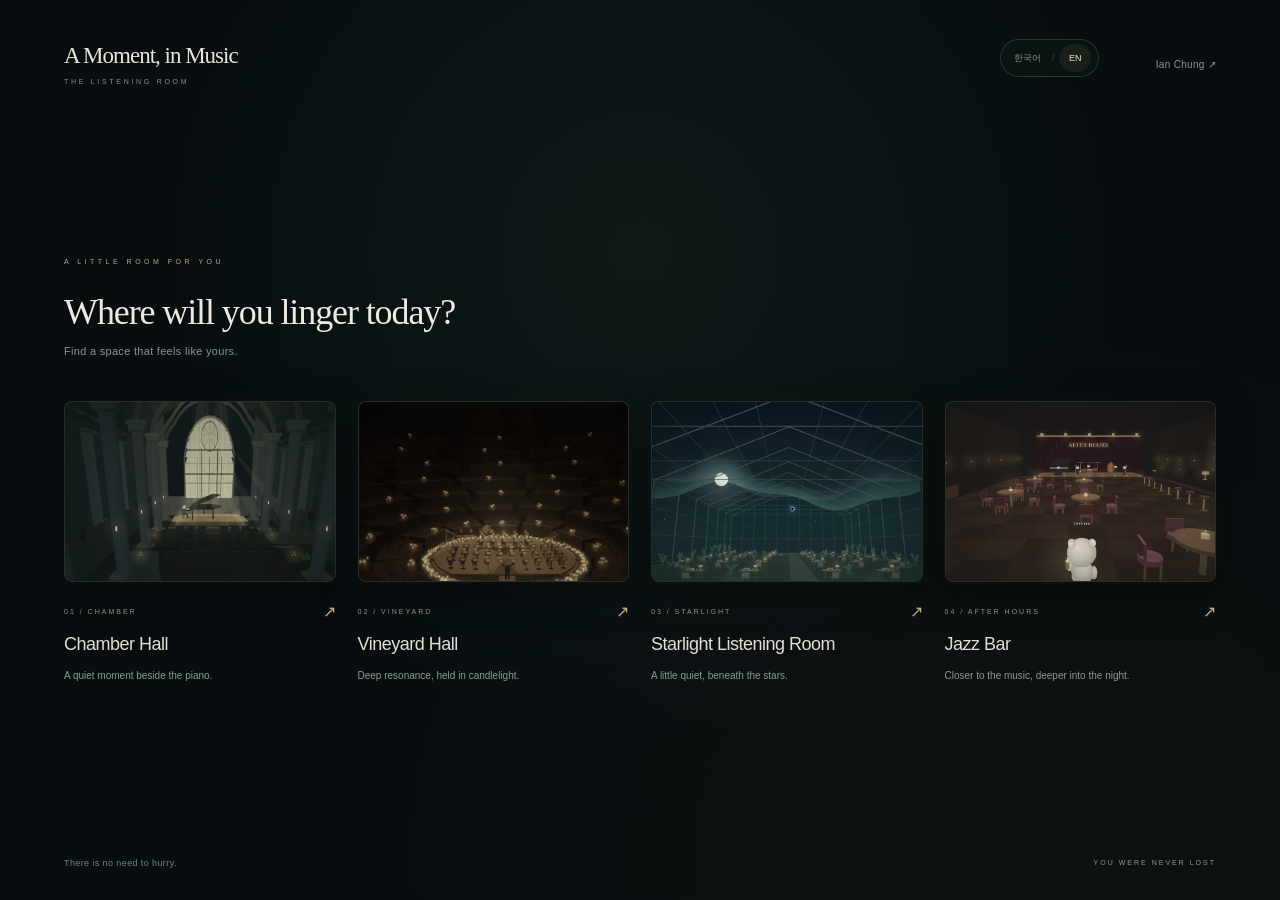
==== listening-room/index.html @ 79896488 "Add jazz bar, four recordings and tree seats" ====
<!doctype html><html lang="ko"><meta charset="utf-8"><meta name="viewport" content="width=device-width,initial-scale=1,viewport-fit=cover"><meta name="theme-color" content="#19251f"><title>잠시, 음악 — Listening Room · Ian Chung</title><meta name="description" content="체임버홀, 촛불이 빛나는 빈야드홀, 별과 오로라 아래의 별빛 청음실, 작은 퀸텟과 함께하는 재즈바. 오늘 마음이 향하는 음악 공간을 골라보세요."><link rel="canonical" href="https://ianchungmusic.com/listening-room/"><script>if(!['chamber','vineyard','greenhouse','jazzbar'].includes(new URLSearchParams(location.search).get('hall')))document.documentElement.classList.add('choosingHall');</script><link rel="stylesheet" href="style.css?v=20261105-22"><script src="i18n.js?v=20261105-22"></script><body><canvas id="hall" aria-label="내 캐릭터와 함께하는 체임버 홀. 드래그로 시선을 돌리고 방향키로 이동하세요."></canvas><div class="vignette"></div><header><a class="brand" href="/" aria-label="Ian Chung 홈으로">잠시, 음악<small>THE LISTENING ROOM</small></a><div class="topright"><a class="halllink" href="?hall=chamber">체임버홀</a><a class="halllink" href="?hall=vineyard">빈야드홀</a><a class="halllink" href="?hall=greenhouse">별빛 청음실</a><a class="halllink" href="?hall=jazzbar">재즈바</a><span>PRIVATE RECITAL</span><button id="fullscreen" aria-label="전체 화면">⛶</button><button id="help" aria-label="이용 안내">?</button></div></header><div id="toast" role="status"></div><div class="place"><span>THE EVENING HALL</span><small id="seatlabel">빈 의자를 누르면 그 자리에 앉아요</small></div><nav class="walk" aria-label="공간 이동"><button id="forward" aria-label="앞으로 걷기">↑</button><div><button id="left" aria-label="왼쪽 걷기">←</button><button id="back" aria-label="뒤로 걷기">↓</button><button id="right" aria-label="오른쪽 걷기">→</button></div></nav><nav id="ritualDock" aria-label="마음 쉬어가기"><button id="candleButton">♧ 내 촛불 놓기</button><button id="restButton">⌑ 쉬는 자리</button><button id="breatheButton">◌ 숨 고르기</button><button id="curtainButton">↗ 감상 마치기</button></nav><button id="reset" class="reset">입구로 돌아가기</button><footer><div class="playing"><small id="playstate">A MOMENT OF STILLNESS</small><strong id="title">비가 머무는 저녁</strong></div><div class="transport"><button id="prev" aria-label="이전 곡">‹</button><button id="play" aria-label="음악 재생">▶</button><button id="next" aria-label="다음 곡">›</button></div><div class="ambient"><button id="rain" aria-pressed="false" title="빗소리">☂</button><button id="programtoggle" aria-expanded="false" title="연주 목록">☷</button><label><span>음량</span><input id="volume" aria-label="음량" type="range" min="0" max="100" value="65"></label><button id="hideui" title="음악에 집중하기">◌</button></div><div class="timeline"><span id="elapsed">0:00</span><input id="seek" aria-label="재생 위치" type="range" min="0" max="144" value="0"><span id="duration">2:24</span></div></footer><aside id="program" hidden><small>TONIGHT’S PROGRAM</small><button id="closeprogram" aria-label="연주 목록 닫기">×</button><h2>고요 속의 세 풍경</h2><div id="tracks"></div><section class="source"><label for="musicurl">내 음악으로 듣기</label><form id="musicform"><input id="musicurl" type="url" placeholder="YouTube 또는 음원 링크" autocomplete="off"><button type="submit">연결</button></form><label class="filepick" for="musicfile">＋ MP3 · WAV 파일 선택<input id="musicfile" type="file" accept="audio/*,.mp3,.wav,.m4a,.ogg,.flac"></label><p id="sourcestatus" role="status">음원 파일은 영상 없이 재생돼요. 선택한 파일은 이 기기에서만 사용됩니다.</p><p>YouTube는 작은 영상 플레이어가 함께 표시됩니다.</p></section><p>오리지널 합성 피아노 스케치 · 혼자 감상하는 공간</p></aside><section id="youtubePanel" hidden aria-label="YouTube 음악 플레이어"><div class="ytheader"><span>YouTube</span><button id="stopyoutube" aria-label="YouTube 재생 종료">×</button></div><div id="youtubeMount"></div><p id="youtubeStatus" role="status">플레이어에서 재생 버튼을 눌러주세요.</p><a id="youtubeOpen" target="_blank" rel="noopener">YouTube에서 열기 ↗</a></section><div class="welcome" id="welcome"><div><small>YOU WERE NEVER LOST</small><h1>빛과 음악 사이,<br>당신의 자리.</h1><p>잠시 머물러도 괜찮아요.</p><button id="enter" disabled>홀 안으로 들어가기 <span>→</span></button><small class="guide">드래그로 둘러보기 · 의자를 눌러 앉기<br>이어폰으로 들으면 더 좋아요</small></div></div><section id="arrival" hidden aria-label="어두운 입장 복도"><canvas id="arrivalCanvas" aria-label="문 너머의 음악을 따라 천천히 걷는 복도"></canvas><div class="arrivalCaption"><small>BETWEEN THE EVERYDAY AND THE MUSIC</small><p>문 너머에서, 음악이 들려요.</p><button id="skipArrival">바로 들어가기 →</button></div></section><section id="candlePanel" hidden aria-label="내 촛불 놓기"><button id="closeCandle" aria-label="촛불 놓기 닫기">×</button><small>A LITTLE LIGHT, FROM YOU</small><h2>어디에 빛을 놓을까요?</h2><p>홀의 바닥을 눌러 놓거나, 아래에서 골라주세요.</p><div><button data-candle="near">내 자리 옆</button><button data-candle="stage">무대 앞</button><button data-candle="entrance">입구 선반</button></div><small class="localnote">이 기기에서 20분간 남아 있어요.</small></section><section id="restPanel" hidden aria-label="쉬는 자리"><button id="closeRest" aria-label="쉬는 자리 닫기">×</button><small>FIND YOUR OWN DISTANCE</small><h2>오늘은, 어떻게 쉴까요?</h2><button data-rest="balcony">혼자 듣는 발코니 <span>음악과 조금 떨어져</span></button><button data-rest="lean">벽에 기대기 <span>몸을 편안히</span></button><button data-rest="blanket">담요 덮고 앉기 <span>따뜻하고 가까이</span></button></section><dialog id="exitChoice"><button id="closeExit" aria-label="감상 계속하기">×</button><small>A QUIET GOODNIGHT</small><h2>어떻게 인사할까요?</h2><button id="quietExit">이 자리에서 조용히 <span>작은 인사와 마지막 한 음</span></button><button id="stageExit">무대에서 커튼콜 <span>오케스트라와 마주하며</span></button></dialog><section id="breathOverlay" hidden aria-label="지휘자와 함께하는 쉼표"><small>A REST, TOGETHER</small><div class="breathHalo"><div id="breathOrb"></div><span id="breathCue">편안히 준비해요</span></div><p id="breathCount" role="status">지휘자의 손과 함께 · 30초</p><p class="gentle">리듬을 따르지 않고, 내 호흡대로 쉬어도 괜찮아요.</p><button id="endBreath">내 호흡으로 돌아가기</button></section><section id="farewell" hidden aria-label="오늘의 커튼콜"><small>THE LAST NOTE IS FOR YOU</small><h2 id="farewellTitle">오늘을 지나온 당신에게,<br>이 마지막 한 음을.</h2><p id="farewellMood"></p><div class="farewellObject" id="farewellObject"></div><p id="farewellNote" role="status">당신이 무대에 오르는 동안, 잠시 음악이 잦아들어요.</p><div id="farewellActions" hidden><button id="stayHere">조금 더 머물기</button><button id="leaveHall">마음에 담고 나가기</button></div><button id="cancelCurtain">지금 자리로 돌아가기</button></section><section id="goodbye" hidden><small>YOU WERE NEVER LOST</small><h2>당신의 자리는<br>여기에 남아 있어요.</h2><p>오늘의 마음을 잠시 쉬게 해주어서 고마워요.</p><button id="returnHall">다시 음악실로</button></section><dialog id="instructions"><button id="closehelp">×</button><small>MAKE YOURSELF AT HOME</small><h2>이곳에서, 천천히.</h2><p>화면을 드래그해 내 캐릭터 주변을 둘러보세요.<br>방향키 또는 WASD, 왼쪽 아래 화살표로 걸을 수 있어요.<br>의자를 누르면 내 캐릭터가 그 자리로 이동해 앉습니다.<br>카메라는 높은 곳에서 따라가 무대를 보여줍니다.</p><p>촛불 버튼을 누르고 홀의 바닥을 선택하면 내 빛을 놓을 수 있어요.<br>쉬는 자리에서 발코니·기대기·담요를 선택할 수 있습니다.<br>아래 ☷ 버튼에서 곡을 고를 수 있어요.<br>◌ 버튼으로 조작 화면을 숨길 수 있습니다.<br>빈 화면을 한 번 누르면 다시 나타납니다.</p><p>☷ 연주 목록에서 YouTube·음원 링크를 연결하거나<br>내 기기의 MP3·WAV 파일을 선택할 수 있어요.<br>YouTube 재생에는 작은 영상 플레이어가 표시됩니다.<br>함께 숨 고르기로 지휘자와 30초의 쉼표를 만들고,<br>나를 위한 커튼콜로 오늘의 감상을 마칠 수 있어요.<br>현재는 혼자 감상하는 공간입니다.</p></dialog><script src="audio.js?v=20261105-22"></script><script src="room-soundscapes.js?v=20261105-22"></script><script src="media.js?v=20261105-22"></script><script src="chamber-music.js?v=20261105-22"></script><script src="jazz-audio.js?v=20261105-22"></script><script src="rituals.js?v=20261105-22"></script><script src="stillness.js?v=20261105-22"></script><script src="greenhouse-audio.js?v=20261105-22"></script><script src="presence.js?v=20261105-22"></script><script src="recommendations.js?v=20261105-22"></script><script src="comfort.js?v=20261105-22"></script><script src="scene-engine.js?v=20261105-22"></script><script src="seat-walk.js?v=20261105-22"></script><script src="venue.js?v=20261105-22"></script></body></html>
---- listening-room/style.css ----
*{box-sizing:border-box}html,body{width:100%;height:100%;overflow:hidden;margin:0;background:#18251f;color:#f0e7ce;font:12px -apple-system,BlinkMacSystemFont,'Segoe UI',sans-serif}button,input{font:inherit;cursor:pointer;-webkit-tap-highlight-color:transparent}button{color:inherit;border:0;background:none}button:focus-visible,input:focus-visible{outline:1px solid #e5d3a1;outline-offset:5px}#hall{position:fixed;inset:0;width:100%;height:100%;display:block;touch-action:none;cursor:grab}.vignette{position:fixed;inset:0;pointer-events:none;background:radial-gradient(ellipse at 50% 40%,transparent 35%,#07120d60 100%)}header{position:fixed;left:4%;right:4%;top:34px;display:flex;justify-content:space-between;align-items:center;transition:opacity .7s;pointer-events:none}.brand{font:21px Georgia,'Times New Roman',serif;letter-spacing:-1px;text-shadow:0 2px 10px #10261c}.brand small{display:block;font:6px sans-serif;letter-spacing:3px;opacity:.6;margin-top:9px}.topright{display:flex;align-items:center;gap:22px;pointer-events:auto}.topright span{font-size:7px;letter-spacing:3px;opacity:.6}.topright button{width:27px;height:27px;opacity:.7;font-size:17px}#help{border:1px solid #ddd4b944;border-radius:50%;font:12px Georgia}.place{position:fixed;bottom:128px;left:50%;transform:translateX(-50%);text-align:center;pointer-events:none;transition:opacity .7s;text-shadow:0 2px 10px #17271a}.place span{display:block;font-size:7px;letter-spacing:4px;opacity:.6}.place small{display:block;margin-top:12px;font-size:9px;font-weight:300;color:#e1d9c4aa;white-space:nowrap}.walk{position:fixed;bottom:38px;left:4%;text-align:center;transition:opacity .7s}.walk button{width:32px;height:32px;margin:2px;border:1px solid #e1d8b922;border-radius:50%;background:#101d1922;backdrop-filter:blur(8px);color:#e4dec088;font-size:16px;touch-action:none}.walk button:active{background:#e2d9bc33}.reset{position:fixed;bottom:28px;right:4%;font-size:8px;letter-spacing:1px;opacity:.55;transition:opacity .7s}footer{position:fixed;bottom:25px;left:50%;transform:translateX(-50%);width:560px;max-width:64vw;background:linear-gradient(120deg,#15251ecc,#1d2d24aa);border:1px solid #dfd4ae24;backdrop-filter:blur(20px);padding:18px 22px 14px;display:flex;align-items:center;gap:22px;border-radius:5px;box-shadow:0 5px 30px #09180d25;transition:opacity .7s}.playing{flex:1;min-width:0}.playing small{font-size:6px;letter-spacing:1.6px;color:#d8c99788}.playing strong{display:block;font:13px Georgia,serif;font-weight:400;margin-top:7px;color:#e2d9bf}.transport{display:flex;align-items:center;gap:10px}.transport button{font-size:20px;opacity:.7}.transport #play{width:31px;height:31px;border:1px solid #e5d9af66;border-radius:50%;font-size:10px;opacity:1}.ambient{display:flex;align-items:center;gap:9px}.ambient button{font-size:19px;opacity:.6;padding:4px}.ambient button[aria-pressed=true]{color:#ffe3a2;opacity:1}.ambient label span{display:none}.ambient input{width:45px;height:2px;accent-color:#cbb780}.timeline{position:absolute;left:22px;right:22px;bottom:7px;display:flex;gap:8px;align-items:center;font-size:6px;color:#c6c7b366}.timeline input{width:100%;height:1px;accent-color:#bfb48c}.timeline span{display:none}#program{position:fixed;bottom:119px;right:calc(50% - 280px);width:286px;padding:26px;background:#192b22ee;border:1px solid #dfd4ae33;backdrop-filter:blur(20px);border-radius:4px;z-index:3}#program>small{font-size:7px;letter-spacing:2px;color:#c2b590}#program h2{font:20px Georgia,serif;margin:25px 0}#closeprogram{float:right;font-size:22px;opacity:.5}#program p{font-size:8px;line-height:2;color:#b1b8a5;letter-spacing:-.2px;margin-bottom:0}.track{border-top:1px solid #e5dab51c;padding:17px 0;display:flex;align-items:center;gap:15px;text-align:left;width:100%;color:#afb6a2}.track i{font:italic 16px Georgia;color:#958e72}.track strong{display:block;font-size:11px;font-weight:400}.track small{display:block;font-size:7px;letter-spacing:.5px;margin-top:6px;opacity:.6}.track>span{margin-left:auto;font-size:9px;opacity:.6}.track.active{color:#e9d4a1}.track.active i{color:#e9d4a1}#toast{position:fixed;left:50%;top:100px;transform:translateX(-50%);padding:12px 20px;border-radius:20px;font-size:10px;background:#14291ed9;color:#e5d6b3;opacity:0;pointer-events:none;transition:opacity .5s;white-space:nowrap}.welcome{position:fixed;inset:0;background:linear-gradient(90deg,#0d211dc9,#10211a33);display:flex;align-items:center;padding:0 12%;z-index:10;transition:opacity 1.4s}.welcome.hidden{opacity:0;pointer-events:none}.welcome>div{margin-top:-30px}.welcome small{font-size:7px;letter-spacing:4px;color:#e7d5a38c}.welcome h1{font:400 43px/1.65 Georgia,'Times New Roman',serif;letter-spacing:-2px;margin:28px 0 15px;color:#f0e7d0}.welcome p{font-size:11px;font-weight:300;color:#d1cfb4aa;letter-spacing:1px}.welcome button{display:flex;justify-content:space-between;align-items:center;border-bottom:1px solid #f0ddb268;padding:18px 0;margin:35px 0 20px;width:240px;color:#f0ddb2;font-size:12px}.welcome button span{font-size:22px}.welcome .guide{letter-spacing:.7px;font-size:8px;line-height:2.3;color:#d1cfb477}dialog{background:#1d3025;color:#dfd9c2;border:1px solid #b9b28a66;padding:35px;max-width:440px}dialog::backdrop{background:#07190cc0;backdrop-filter:blur(7px)}dialog>small{font-size:7px;letter-spacing:2px;color:#b3ab89}dialog h2{font:24px Georgia,serif}dialog p{font-size:11px;line-height:2.2;color:#c6c9b5}#closehelp{float:right;font-size:23px}.quiet header,.quiet footer,.quiet .walk,.quiet .place,.quiet .reset{opacity:0;pointer-events:none}@media(max-width:680px){header{top:25px;left:6%;right:6%}.brand{font-size:19px}.topright{gap:15px}.topright span{display:none}.welcome{padding:0 10%}.welcome h1{font-size:35px}.welcome button{width:220px}footer{bottom:24px;max-width:90vw;width:360px;padding:16px 16px 17px;gap:13px}.playing strong{font-size:11px}.playing small{font-size:5px;letter-spacing:1px}.transport{gap:6px}.ambient{gap:3px}.ambient label{display:none}.ambient button{font-size:18px}.walk{bottom:125px;left:6%}.walk button{width:27px;height:27px;font-size:13px}.reset{bottom:129px;right:6%;font-size:7px}.place{bottom:215px}.place small{font-size:8px}.place span{font-size:6px;letter-spacing:3px}#program{right:5%;bottom:110px;width:275px}#toast{top:90px;font-size:9px}.timeline{left:16px;right:16px}}

#program{max-height:calc(100dvh - 145px);overflow:auto}.source{border-top:1px solid #e5dab52b;margin-top:15px;padding-top:18px}.source>label{font-size:11px;color:#e4d8b6}.source form{display:flex;gap:7px;margin:12px 0}.source input[type=url]{min-width:0;width:100%;background:#11231988;border:1px solid #b7b49944;color:#e9e2cc;border-radius:3px;padding:10px;font-size:10px}.source form button{background:#bcb08a;color:#1c2d20;border-radius:3px;padding:8px 12px;white-space:nowrap;font-size:10px}.source .filepick{display:block;border:1px solid #d3ca9e44;border-radius:3px;padding:10px;text-align:center;cursor:pointer;font-size:10px}.filepick input{position:absolute;width:1px;height:1px;opacity:0}.source p{line-height:1.8!important;font-size:9px!important}.source p.error{color:#f0ba9a!important}#youtubePanel{position:fixed;right:24px;top:100px;width:264px;padding:10px 12px 12px;background:#14291ff5;border:1px solid #d3ca9e44;z-index:6;border-radius:4px;color:#dfd9c2}.ytheader{display:flex;justify-content:space-between;align-items:center;font-size:10px;margin:0 0 8px}.ytheader button{font-size:20px}#youtubeMount,#youtubeMount iframe{width:240px;height:200px;border:0;display:block}#youtubePanel p{font-size:9px;line-height:1.7;margin:10px 0 7px;color:#bec5ac}#youtubePanel a{font-size:9px;color:#dec99a;text-decoration:none}@media(max-width:680px){#youtubePanel{right:12px;top:85px}#program{max-height:calc(100dvh - 135px)}}
.halllink{font-size:10px;letter-spacing:.4px;color:#d9d0b1aa;text-decoration:none;padding:7px 10px;border:1px solid #d6c89e25;border-radius:20px;pointer-events:auto}.halllink[aria-current=page]{color:#f2dca9;border-color:#d6c89e88;background:#d6c89e12}@media(max-width:680px){.topright{gap:6px}.halllink{font-size:8px;padding:7px 8px}.topright button{width:22px}.brand small{letter-spacing:1.6px;font-size:5px}}
[hidden]{display:none!important}button:disabled{opacity:.35;cursor:default}.welcome{overflow:auto;padding-top:35px;padding-bottom:35px}.welcome>div{max-width:420px;margin-top:0}.welcome h1{margin:18px 0 12px;font-size:36px}.tuningtitle{font-size:12px!important;letter-spacing:0!important;margin:25px 0 12px!important}.moodchoices{display:grid;grid-template-columns:1fr 1fr;gap:8px;max-width:320px}.welcome .moodchoices button{display:flex;align-items:center;justify-content:flex-start;gap:9px;border:1px solid #d2b48344;padding:12px;margin:0;width:auto;border-radius:5px;background:#170f0a66;font-size:11px;min-height:44px}.welcome .moodchoices button span{font:23px Georgia;color:#d1b780}.welcome .moodchoices button[aria-pressed=true]{border-color:#f0cb8c;background:#c6a46b23}.welcome #moodnote{font-size:10px;line-height:1.8;letter-spacing:0;max-width:325px;min-height:34px;color:#e0cda1aa;margin:12px 0 0}.welcome #enter{margin:12px 0 7px;max-width:320px;width:100%}.welcome #skiptuning{display:block;width:auto;padding:6px 0;margin:4px 0 14px;font-size:9px;color:#c6bda799;border:0}.welcome .guide{font-size:7px}#ritualDock{position:fixed;right:4%;bottom:130px;display:none;flex-direction:column;gap:8px;z-index:2}.hasEntered #ritualDock{display:flex}#ritualDock button{font-size:10px;padding:11px 15px;border:1px solid #dbbb7d44;border-radius:24px;background:#17130dcc;backdrop-filter:blur(10px);color:#e3cc9e}.quiet #ritualDock{opacity:0;pointer-events:none}.ritualActive header,.ritualActive footer,.ritualActive .walk,.ritualActive .place,.ritualActive .reset,.ritualActive #ritualDock{opacity:0;pointer-events:none}.ritualActive #hall{pointer-events:none}#breathOverlay{position:fixed;left:50%;top:13%;transform:translateX(-50%);text-align:center;width:340px;max-width:90vw;pointer-events:none;color:#f3dcb2;z-index:4}#breathOverlay small{font-size:8px;letter-spacing:4px;color:#d6b27a99}.breathHalo{width:190px;height:190px;margin:25px auto 17px;position:relative;display:grid;place-items:center}#breathOrb{position:absolute;inset:0;border-radius:50%;border:1px solid #e4be7788;background:radial-gradient(circle,#e5ba6128,transparent 70%);box-shadow:0 0 65px #d5a75d25;will-change:transform}#breathCue{position:relative;font:16px Georgia,serif;text-shadow:0 2px 15px #1d130b}#breathCount{font-size:10px;letter-spacing:1px}#breathOverlay .gentle{font-size:9px;color:#d6c6a5aa;line-height:1.9}#breathOverlay button{pointer-events:auto;margin-top:14px;font-size:10px;border-bottom:1px solid #c6ad7b66;padding:8px 0;color:#d9bd8d}#farewell{position:fixed;inset:0;text-align:center;background:linear-gradient(#100c0788,transparent 43%,#0f0b05aa);pointer-events:none;z-index:4;padding:60px 20px 20px;color:#f1d5a8}#farewell>small{font-size:8px;letter-spacing:4px;color:#ceab72}#farewell h2{font:26px/1.6 Georgia,serif;letter-spacing:-1px;margin:17px 0 12px}#farewellMood{font-size:11px;line-height:1.8;color:#cfbe9e}#farewellNote{position:absolute;bottom:130px;left:10%;right:10%;font-size:12px;line-height:1.8;text-shadow:0 2px 10px black}.farewellObject{font:38px Georgia;color:#e2ce9a;text-shadow:0 0 25px #e0bf7377}.farewellObject[data-mood=stone]{color:#91a879}.farewellObject[data-mood=leaf]{color:#aec58b}#farewellActions{position:absolute;bottom:50px;left:10%;right:10%;display:flex;gap:16px;justify-content:center}#farewellActions button,#cancelCurtain{pointer-events:auto;padding:13px 20px;border:1px solid #bca16c77;border-radius:24px;background:#1c160b99;color:#e6cfa5;font-size:11px}#cancelCurtain{position:absolute;bottom:55px;left:50%;transform:translateX(-50%)}#goodbye{position:fixed;inset:0;z-index:9;display:grid;align-content:center;justify-items:center;text-align:center;background:#090b08f2;color:#e7d4ae;padding:30px}#goodbye small{font-size:8px;letter-spacing:4px;color:#b9a17a}#goodbye h2{font:32px/1.7 Georgia,serif}#goodbye p{font-size:11px;line-height:2;color:#bcb397}#goodbye button{margin-top:25px;padding:13px 24px;border-bottom:1px solid #c1a775;font-size:12px}body.vineyard{background:#080706}body.vineyard .vignette{background:radial-gradient(ellipse at 50% 50%,transparent 30%,#020306aa 100%)}body.vineyard footer{background:linear-gradient(120deg,#16100be8,#1d160ecc);border-color:#b68b5133}body.vineyard .welcome{background:linear-gradient(90deg,#0b0906e8,#09070633)}@media(max-width:680px){.welcome{padding:85px 8% 25px;align-items:flex-start}.welcome h1{font-size:29px;line-height:1.5}.welcome>div{width:100%}.welcome>div>p{font-size:10px}.tuningtitle{margin-top:18px!important}.welcome .moodchoices button{padding:9px;font-size:10px}.welcome .guide{line-height:1.8}#ritualDock{bottom:184px;right:5%;gap:6px}#ritualDock button{font-size:8px;padding:9px 11px}#breathOverlay{top:17%}#farewell{padding-top:70px}#farewell h2{font-size:23px}#farewellMood{font-size:10px;max-width:300px;margin:0 auto}#farewellNote{bottom:155px;font-size:11px}#farewellActions{bottom:65px;gap:10px}#farewellActions button{font-size:10px;padding:12px 15px}}
@media(prefers-reduced-motion:reduce){.welcome{transition:none}#breathOrb{will-change:auto}}
#ritualDock{gap:7px}#ritualDock button{font-size:9px;padding:10px 14px}.welcome #moodnote{min-height:24px}.arrivalActive header,.arrivalActive footer,.arrivalActive .walk,.arrivalActive .place,.arrivalActive #ritualDock,.arrivalActive .reset{opacity:0;pointer-events:none}#arrival{position:fixed;inset:0;z-index:8;background:#060706;transition:opacity 1.2s}#arrivalCanvas{width:100%;height:100%;display:block}.arrivalCaption{position:absolute;bottom:9%;left:0;right:0;text-align:center;color:#d7c5a2}.arrivalCaption small{font-size:6px;letter-spacing:3px;opacity:.45}.arrivalCaption p{font:15px Georgia,serif;letter-spacing:1px;margin:17px 0}.arrivalCaption button{font-size:9px;opacity:.55;border-bottom:1px solid #b79e6a66;padding:9px 0}#candlePanel,#restPanel{position:fixed;bottom:130px;right:calc(4% + 145px);width:270px;background:#16120def;border:1px solid #bc9b653d;backdrop-filter:blur(16px);padding:24px;z-index:5;border-radius:6px;color:#ddceaf}#candlePanel>small,#restPanel>small,#exitChoice>small{font-size:6px;letter-spacing:2px;color:#b69c73}#candlePanel h2,#restPanel h2,#exitChoice h2{font:18px Georgia,serif;letter-spacing:-.5px;margin:22px 0 15px}#candlePanel p{font-size:10px;line-height:1.8;color:#b6ab92}#candlePanel>div{display:flex;gap:6px;flex-wrap:wrap;margin:18px 0}#candlePanel>div button{padding:8px 10px;border:1px solid #bda47255;border-radius:15px;font-size:9px;color:#d6c195}#candlePanel .localnote{font-size:7px;letter-spacing:0;color:#9d947f}#closeCandle,#closeRest,#closeExit{float:right;font-size:20px;color:#b5a78d}#restPanel>button[data-rest],#exitChoice>button:not(#closeExit){display:block;width:100%;text-align:left;padding:15px 0;border-top:1px solid #bda47233;font-size:11px;color:#e0ccaa}#restPanel button span,#exitChoice button span{display:block;font-size:8px;color:#a4987e;margin-top:7px}#exitChoice{background:#15130ef5;min-width:285px;max-width:90vw;padding:28px;border-radius:5px}#exitChoice::backdrop{background:#05070599;backdrop-filter:blur(6px)}.quiet #candlePanel,.quiet #restPanel{display:none}.placingCandle #hall{cursor:crosshair}#farewell.quietFarewell{background:linear-gradient(transparent 45%,#0d0904cc);padding:0}#farewell.quietFarewell>small,#farewell.quietFarewell #farewellMood,#farewell.quietFarewell .farewellObject{display:none}#farewell.quietFarewell h2{position:absolute;bottom:200px;left:10%;right:10%;font-size:20px;font-weight:400}#farewell.quietFarewell #farewellNote{display:none}#farewell.quietFarewell #farewellActions{bottom:115px}#farewell.quietFarewell #cancelCurtain{bottom:120px}#farewell.quietFarewell #farewellActions button{background:#1b140ab0;font-size:10px}.arrivalActive #hall{pointer-events:none}.ritualActive #candlePanel,.ritualActive #restPanel{display:none}@media(max-width:680px){#ritualDock{bottom:150px;gap:5px}#ritualDock button{font-size:8px;padding:8px 10px}#candlePanel,#restPanel{right:5%;bottom:310px;width:270px;max-width:90vw;padding:20px}.arrivalCaption{bottom:12%}.arrivalCaption p{font-size:13px}.arrivalCaption small{font-size:5px;letter-spacing:1.8px}#farewell.quietFarewell h2{font-size:18px;bottom:225px}#farewell.quietFarewell #farewellActions{bottom:130px}}

.brand{color:inherit;text-decoration:none}
.brand:focus-visible{outline:1px solid currentColor;outline-offset:6px}

/* A quiet, personal listening desk under the glass roof. */
.greenhouse header .topright>span{font-size:7px;letter-spacing:1.3px}
#listeningDesk{position:fixed;left:28px;bottom:145px;z-index:15;width:260px;color:#d6ddc6;font-size:11px}
#deskOpen{padding:12px 18px;border:1px solid #b4c5a842;border-radius:24px;background:#0b1c1be6;color:#d6ddc6;font:inherit;letter-spacing:.05em}
#deskControls{padding:22px;margin-top:9px;border:1px solid #b7c2a530;background:#0c1e1dee;backdrop-filter:blur(16px);border-radius:16px;box-shadow:0 16px 60px #0005}
#deskControls small{font-size:7px;letter-spacing:1.8px;color:#92a993}
#deskControls h2{font:17px Georgia,serif;margin:12px 0 18px;color:#e4e6cf}
#deskControls button:not(#deskOpen){font:10px sans-serif;color:#cbd5be;border:1px solid #a8ba9e33;border-radius:8px;padding:10px;background:#809b7a09}
#deskControls>button{width:100%;margin:4px 0}
#deskControls button[aria-pressed=true]{border-color:#c6d5af88;color:#edf0d5;background:#94ae7d22}
#deskControls button:disabled{opacity:.4;cursor:default}
.deskSounds{display:grid;grid-template-columns:1fr 1fr;gap:6px;margin:13px 0}
.deskSounds button:first-child{grid-column:1/-1}
#deskStatus{font-size:9px;line-height:1.8;color:#94aa97;margin:12px 0 0}
.tapeWindow{display:flex;align-items:center;justify-content:space-around;padding:10px 0;border:1px solid #9fb79926;background:#192c25;border-radius:6px;margin:9px 0}
.tapeWindow span{font-size:6px;letter-spacing:1px;opacity:.65}
.tapeWindow i{height:18px;width:18px;border:3px dotted #b4c29a88;border-radius:50%}
.tapeRunning .tapeWindow i{animation:reelTurn 8s linear infinite}
@keyframes reelTurn{to{transform:rotate(360deg)}}
.ritualActive #listeningDesk,.arrivalActive #listeningDesk,body:not(.hasEntered) #listeningDesk,.quiet #listeningDesk{opacity:0;pointer-events:none}
@media(prefers-reduced-motion:reduce){.tapeRunning .tapeWindow i{animation:none}}
@media(max-width:700px){header{padding:20px 18px}.topright{gap:6px}.topright>span{display:none}.halllink{font-size:8px;padding:7px}#listeningDesk{left:16px;bottom:154px;width:228px}#deskControls{padding:16px;max-height:54vh;overflow:auto}}

#nicknameBox{margin:20px 0 24px;max-width:300px}#nicknameBox label{display:block;font-size:10px;color:#c6cbb1;margin-bottom:9px;letter-spacing:.04em}#visitorName{width:100%;padding:12px 14px;border:1px solid #c9d0aa44;border-radius:9px;background:#10221e85;color:#ece9cf;font:14px sans-serif;outline:none}#visitorName:focus{border-color:#d9d6ab}#nicknameMessage{font-size:9px;line-height:1.6;color:#a6b39c;margin:8px 0}#soloEntry{font-size:10px;color:#d4d8bd;border-bottom:1px solid #c9d0aa44;padding:7px 0}
#presenceBar{position:fixed;left:32px;top:96px;z-index:18;display:flex;align-items:center;gap:8px;color:#dae0c6;font-size:10px}#presenceBar button{background:#0c1e1bcb;color:#dbe0ca;padding:8px 12px;border:1px solid #b7c1a62c;border-radius:18px;font:inherit}#presenceBar button:disabled{opacity:.4}#presenceBar #sharedListening[aria-pressed=true]{border-color:#bfcaaa77;background:#829a7b22}.quietGestures{display:flex;gap:3px}.quietGestures button{font-size:13px!important;width:33px;padding:7px 0!important}#peoplePanel{position:absolute;top:44px;left:0;width:250px;padding:19px;background:#0b1b18ed;border:1px solid #b7c1a62c;border-radius:12px}#peoplePanel strong{font-size:10px;font-weight:400}#peopleList{list-style:none;padding:0;max-height:230px;overflow:auto;margin:14px 0}#peopleList li{padding:5px 0;color:#dce2c9}#presenceNote{font-size:9px;line-height:1.7;color:#9dad96}.ritualActive #presenceBar,.arrivalActive #presenceBar,body:not(.hasEntered) #presenceBar,.quiet #presenceBar{opacity:0;pointer-events:none}
@media(max-width:700px){#presenceBar{left:16px;top:87px;gap:5px;font-size:9px}#presenceBar button{padding:7px 9px}.quietGestures button{width:27px}.welcome #nicknameBox{max-width:240px;margin:15px 0}#nicknameBox input{font-size:13px}.welcome{overflow-y:auto;max-height:100vh}.welcome h1{font-size:clamp(26px,5vw,45px)}}

/* Reclining first-person sky view, with one persistent way back. */
#stargazingView{position:fixed;inset:0;z-index:45;pointer-events:none;display:flex;align-items:center;justify-content:flex-end;flex-direction:column;padding:0 24px max(36px,env(safe-area-inset-bottom));gap:26px;text-align:center;color:#d5e2da}
#stargazingView[hidden]{display:none}
#stargazingView small{font-size:9px;letter-spacing:4px;opacity:.65}#stargazingView p{font-size:15px;letter-spacing:1px;margin:12px 0}#stargazingView span{font-size:10px;opacity:.5}
#riseFromStars{pointer-events:auto;border:1px solid #c7ddcf45;background:#0c2424aa;border-radius:28px;padding:13px 23px;color:#e1e9d8;font:inherit;backdrop-filter:blur(10px);cursor:pointer}
body.stargazing header,body.stargazing .place,body.stargazing .walk,body.stargazing #ritualDock,body.stargazing .reset,body.stargazing footer,body.stargazing #presenceBar,body.stargazing #listeningDesk{display:none!important}
body.stargazing #hall{touch-action:none}
@media(prefers-reduced-motion:reduce){#stargazingView{scroll-behavior:auto}}

/* A simple, keyboard-accessible entrance to the three rooms. */
html.choosingHall,html.choosingHall body{background:#eeede5;color:#263a32;overflow:auto;height:auto;min-height:100%}
html.choosingHall body>:not(#roomPicker):not(#languageSwitch):not(script){display:none!important}
#roomPicker{min-height:100svh;display:flex;flex-direction:column;max-width:1280px;margin:0 auto;padding:42px 64px 30px;font-weight:400}
#roomPicker a{color:inherit;text-decoration:none}#roomPicker a:focus-visible{outline:2px solid #5c7768;outline-offset:7px;border-radius:4px}
.pickerTop{display:flex;align-items:center;justify-content:space-between}.pickerBrand{font:23px Georgia,serif;letter-spacing:-1px}.pickerBrand small{display:block;font:7px sans-serif;letter-spacing:2.7px;margin-top:9px;color:#798479}.pickerHome{font-size:10px;letter-spacing:.3px;color:#7b8579!important}
.pickerContent{width:100%;max-width:1040px;margin:auto; padding:70px 0 76px}.pickerIntro{margin-bottom:44px}.pickerIntro>small{font-size:8px;letter-spacing:3px;color:#859082}.pickerIntro h1{font:400 clamp(26px,3vw,36px)/1.5 Georgia,serif;letter-spacing:-1.5px;margin:18px 0 10px}.pickerIntro p{font-size:12px;color:#7b857a;margin:0;letter-spacing:.3px}
.roomChoices{display:grid;grid-template-columns:repeat(3,minmax(0,1fr));gap:27px}.roomChoice{display:block;min-width:0}.roomImage{aspect-ratio:3/2;overflow:hidden;border-radius:5px;background:#23392f}.roomImage img{display:block;width:100%;height:100%;object-fit:cover;transition:transform .6s ease,filter .6s ease;filter:saturate(.85)}.roomChoice:hover img,.roomChoice:focus-visible img{transform:scale(1.035);filter:saturate(1)}.roomCaption{display:flex;justify-content:space-between;align-items:center;margin:20px 0 13px;font-size:7px;letter-spacing:1.8px;color:#87917f}.roomCaption>span:last-child{font-size:16px;letter-spacing:0;color:#657760}.roomChoice h2{font-size:19px;font-weight:400;letter-spacing:-.6px;margin:0 0 12px}.roomChoice p{font-size:11px;line-height:1.8;margin:0;color:#7d877b}.pickerBottom{display:flex;justify-content:space-between;align-items:center;color:#91988a;font-size:9px;letter-spacing:.4px}.pickerBottom span{font-size:7px;letter-spacing:2px}
.backToRooms{display:inline-block;font-size:10px;color:#d6d8bd;text-decoration:none;letter-spacing:.3px;margin:0 0 24px;padding:8px 0;position:relative;z-index:1}.backToRooms:hover{text-decoration:underline}.backToRooms:focus-visible{outline:1px solid #d6d8bd;outline-offset:4px}
@media(max-width:700px){#roomPicker{padding:27px 24px 25px}.pickerBrand{font-size:21px}.pickerContent{padding:48px 0}.pickerIntro{margin-bottom:30px}.roomChoices{grid-template-columns:1fr;gap:34px}.roomChoice{display:grid;grid-template-columns:42% 1fr;column-gap:20px;align-content:center}.roomImage{grid-row:1/4;aspect-ratio:1.15}.roomCaption{margin:4px 0 11px;align-self:end;font-size:6px;letter-spacing:1.1px}.roomChoice h2{font-size:18px;margin-bottom:8px;align-self:center}.roomChoice p{font-size:10px;align-self:start}.pickerBottom{font-size:8px;gap:20px}.pickerBottom span{font-size:6px;letter-spacing:1.3px}.backToRooms{margin-bottom:16px}}
@media(prefers-reduced-motion:reduce){.roomImage img{transition:none}.roomChoice:hover img,.roomChoice:focus-visible img{transform:none}}
/* Quiet gestures use words; the avatars perform the actual movement. */
.quietGestures button{width:auto!important;min-width:38px;font-size:9px!important;padding:8px 10px!important;white-space:nowrap}
#peoplePanel{width:310px;max-width:calc(100vw - 40px)}#peopleList li{display:flex;align-items:center;gap:6px;flex-wrap:wrap}#peopleList li>span{flex:1;min-width:95px}#peopleList li button{font-size:8px;padding:5px 8px}
#comfortPanel,#recommendPanel{position:fixed;z-index:25;width:310px;max-width:calc(100vw - 32px);padding:24px;background:#101f1beF;border:1px solid #bec4a836;border-radius:10px;backdrop-filter:blur(16px);color:#e0dec5}
#comfortPanel[hidden],#recommendPanel[hidden]{display:none}#comfortPanel{right:calc(4% + 120px);bottom:150px}#recommendPanel{left:32px;top:145px;max-height:65vh;overflow:auto}
#comfortPanel>small,#recommendPanel>small{font-size:6px;letter-spacing:2px;opacity:.6}#comfortPanel h2,#recommendPanel h2{font-size:17px;font-weight:400;line-height:1.6;margin:22px 0 18px}#closeComfort,#closeRecommendations{float:right;font-size:20px;padding:0}
#comfortPanel>button:not(#closeComfort){display:block;text-align:left;width:100%;padding:16px 0;border-top:1px solid #c3c5ac24;font-size:12px}#comfortPanel button span{display:block;margin-top:7px;font-size:9px;color:#a4b3a0}#comfortStatus,.recommendIntro,#recommendStatus{font-size:9px;line-height:1.9;color:#adb8a5}
.recommendCard{padding:16px 0;border-top:1px solid #c3c5ac24}.recommendCard>p{font-size:11px;line-height:1.8;margin:0 0 8px}.recommendCard>span{font-size:9px;color:#a8b5a1}.recommendActions{display:flex;flex-wrap:wrap;gap:7px;margin-top:13px}.recommendActions button{padding:8px 11px;border:1px solid #bdc6aa44;border-radius:16px;background:#75896c12;font-size:9px}.recommendActions button:disabled{opacity:.5}.recommendEmpty{font-size:10px;color:#9eae99;padding:20px 0}
body:not(.hasEntered) #comfortPanel,body:not(.hasEntered) #recommendPanel{display:none}
@media(max-width:700px){#presenceBar{max-width:calc(100vw - 32px);flex-wrap:wrap;gap:4px}.quietGestures button{font-size:8px!important;padding:7px 9px!important}#recommendPanel{left:16px;top:165px;max-height:58vh}#comfortPanel{right:16px;bottom:265px;max-height:55vh;overflow:auto}}
/* A dark, softly lit entrance with restrained brass details. */
html.choosingHall,html.choosingHall body{background:#080e10;color:#e5e2d5}
html.choosingHall body{background:radial-gradient(ellipse at 50% 28%,#20382d45 0,transparent 53%),radial-gradient(ellipse at 80% 95%,#37281a20 0,transparent 45%),#080e10}
#roomPicker{padding-top:43px;padding-bottom:32px}.pickerBrand{color:#e9e5d6!important;text-shadow:0 0 24px #d8c68d18}.pickerBrand small{color:#899587}.pickerHome{color:#89958c!important}
.pickerContent{max-width:1040px}.pickerIntro>small{color:#bba77b;font-size:7px;letter-spacing:3.5px}.pickerIntro h1{color:#eeebde;font-weight:300;letter-spacing:-1.1px;margin-top:22px;text-shadow:0 0 40px #ddcf9e0c}.pickerIntro p{color:#89968d;font-size:11px}.roomChoices{gap:30px}
.roomImage{border:1px solid #c4b68c22;border-radius:8px;background:#101a18;box-shadow:0 12px 40px #0004,0 0 35px #d6c38806;transition:border-color .5s,box-shadow .5s}.roomImage img{filter:saturate(.80) brightness(.94)}.roomChoice:hover .roomImage,.roomChoice:focus-visible .roomImage{border-color:#c8b18075;box-shadow:0 12px 40px #0005,0 0 36px #dfc68b14}.roomChoice:hover img,.roomChoice:focus-visible img{filter:saturate(.95) brightness(1.08)}
.roomCaption{color:#8f957f;letter-spacing:2px}.roomCaption>span:last-child{color:#c2b084}.roomChoice h2{color:#e0dfd0;font-size:18px;letter-spacing:-.5px}.roomChoice p{color:#8d9a90;font-size:10px}.pickerBottom{color:#718278}.pickerBottom span{color:#9a9b80}#roomPicker a:focus-visible{outline-color:#d0ba86}
@media(max-width:700px){#roomPicker{padding-top:29px}.roomChoices{gap:30px}.pickerIntro h1{font-size:26px}.roomChoice h2{font-size:17px}.roomChoice p{font-size:10px}.roomCaption{font-size:6px;letter-spacing:1.3px}}
@media(prefers-reduced-motion:reduce){.roomImage{transition:none}}
.nightAmbience{margin-top:16px;padding-top:14px;border-top:1px solid #d2cba321}.nightAmbience>button{font-size:9px!important;letter-spacing:.3px}.nightAmbience label{display:flex;align-items:center;justify-content:space-between;gap:12px;font-size:8px;color:#a3b29c;margin:12px 0 0}.nightAmbience input{width:100px;accent-color:#b7ba8e;height:2px}


/* A small radio dial at each starlight table. */
.radioPrompt{font:12px Georgia,serif;line-height:1.7;color:#d4ddc6;margin:17px 0 10px}.radioGenres button:first-child{grid-column:auto}.radioGenres button:last-child{grid-column:auto}.radioStation{border-top:1px solid #9fb79926;padding-top:14px;margin:14px 0}.radioStation small{display:block}.radioStation strong{display:block;font-size:11px;font-weight:400;margin-top:9px;line-height:1.6}.radioStation p{font-size:9px;color:#9eb4a3;line-height:1.8}.radioStation a{font-size:9px;color:#ceceab;text-underline-offset:3px}.radioNote{font-size:8px!important;line-height:1.8!important;color:#8fa494!important;margin:13px 0 0}.greenhouse .timeline{display:none}.greenhouse .playing strong{overflow:hidden;text-overflow:ellipsis;white-space:nowrap}.radioGenres button:disabled{cursor:default}
.greenhouse #deskControls{max-height:calc(100dvh - 350px);overflow-y:auto;overscroll-behavior:contain;scrollbar-width:thin;scrollbar-color:#91a48a44 transparent}.greenhouse #deskControls:focus-within{scroll-behavior:smooth}@media(max-width:700px){.greenhouse #deskControls{max-height:48dvh}}

.radioGenres button[data-radio="christmas"]{grid-column:1/-1;color:#e6d4a8;border-color:#bba76b55;background:#b69a4f0b}


/* Language can change without leaving the room or interrupting playback. */
#languageSwitch{position:fixed;top:96px;right:4%;z-index:40;display:flex;align-items:center;gap:5px;padding:4px 7px;border:1px solid #d6c89e30;border-radius:20px;background:#0a1514c9;backdrop-filter:blur(12px);color:#b7bbaa;font:9px sans-serif}
#languageSwitch button{min-height:28px;min-width:32px;padding:4px 6px;border-radius:14px;color:#899a8f;font-size:9px}#languageSwitch button[aria-pressed=true]{color:#f0dfb7;background:#c6b27d17}#languageSwitch span{opacity:.3}#languageSwitch button:focus-visible{outline-offset:1px}
.choosingHall #languageSwitch{top:39px;right:calc(6% + 104px)}
.quiet #languageSwitch,.stargazing #languageSwitch,.arrivalActive #languageSwitch,.ritualActive #languageSwitch{opacity:0;visibility:hidden;pointer-events:none}
html[lang=en] .welcome h1{letter-spacing:-1px;line-height:1.35}html[lang=en] .welcome p{line-height:1.8;letter-spacing:.2px}html[lang=en] .welcome .guide{line-height:1.8}
html[lang=en] .halllink{white-space:nowrap}html[lang=en] .place small{white-space:normal;max-width:70vw;line-height:1.7}html[lang=en] #toast{white-space:normal;max-width:80vw;text-align:center;line-height:1.6}html[lang=en] #ritualDock button{max-width:180px;line-height:1.5}html[lang=en] .pickerIntro h1{line-height:1.3}html[lang=en] .roomChoice p{line-height:1.7}
@media(max-width:700px){#languageSwitch{top:88px;right:5%;font-size:8px}.choosingHall #languageSwitch{top:24px;right:calc(6% + 85px)}html[lang=en] header{align-items:flex-start}html[lang=en] .brand{max-width:100px;font-size:16px;line-height:1.15;letter-spacing:-.5px}html[lang=en] .topright{max-width:64%;flex-wrap:wrap;justify-content:flex-end;gap:4px}html[lang=en] .halllink{font-size:7px;padding:6px}html[lang=en] .welcome h1{font-size:31px}html[lang=en] #ritualDock button{max-width:155px}html[lang=en] .pickerBrand{max-width:100px;font-size:16px;line-height:1.25}}

.welcome .backToRooms{display:block;width:max-content;max-width:100%}

/* Four destinations, with a more intimate late-night room. */
.roomChoices{grid-template-columns:repeat(4,minmax(0,1fr));gap:22px}.pickerContent{max-width:1160px}
@media(min-width:701px) and (max-width:1000px){.roomChoices{grid-template-columns:repeat(2,minmax(0,1fr));gap:28px}.pickerContent{padding:45px 0}}
@media(max-width:700px){.roomChoices{grid-template-columns:1fr;gap:28px}html[lang=en] .topright{max-width:70%;gap:3px}html[lang=en] .halllink{font-size:6.5px;padding:5px}.topright{flex-wrap:wrap;justify-content:flex-end;max-width:70%}}
.jazzbar{background:#171719}.jazzbar .welcome{background:linear-gradient(90deg,#160e0be8,#0d09042b)}.jazzbar footer{background:linear-gradient(110deg,#291b17e8,#241b17dd);border-color:#ba965d33}.jazzbar .brand{color:#e4cfa3}.jazzbar #program{background:#261b18f5}.jazzProgrammeNote{padding:12px 0;color:#cfb38a!important;line-height:1.8!important}
#jazzSeats{position:fixed;left:4%;bottom:170px;z-index:6;display:flex;flex-direction:column;gap:8px;padding:16px;border:1px solid #b99b5f33;border-radius:12px;background:#211713df;backdrop-filter:blur(15px)}#jazzSeats small{font:7px sans-serif;letter-spacing:2px;color:#bd9c69;margin-bottom:5px}#jazzSeats button{padding:11px 16px;border:1px solid #b99b5f44;border-radius:22px;color:#dfc99e;font-size:10px}.quiet #jazzSeats,.arrivalActive #jazzSeats,.ritualActive #jazzSeats{visibility:hidden;pointer-events:none}.jazzbar:not(.hasEntered) #jazzSeats{visibility:hidden}.jazzbar #title{max-width:260px;font-size:11px;line-height:1.5}
@media(max-width:700px){#jazzSeats{left:5%;bottom:225px;padding:12px}#jazzSeats button{font-size:8px;padding:9px 12px}.jazzbar .place{bottom:190px}.jazzbar #ritualDock{max-width:140px}.jazzbar .playing strong{font-size:9px}}
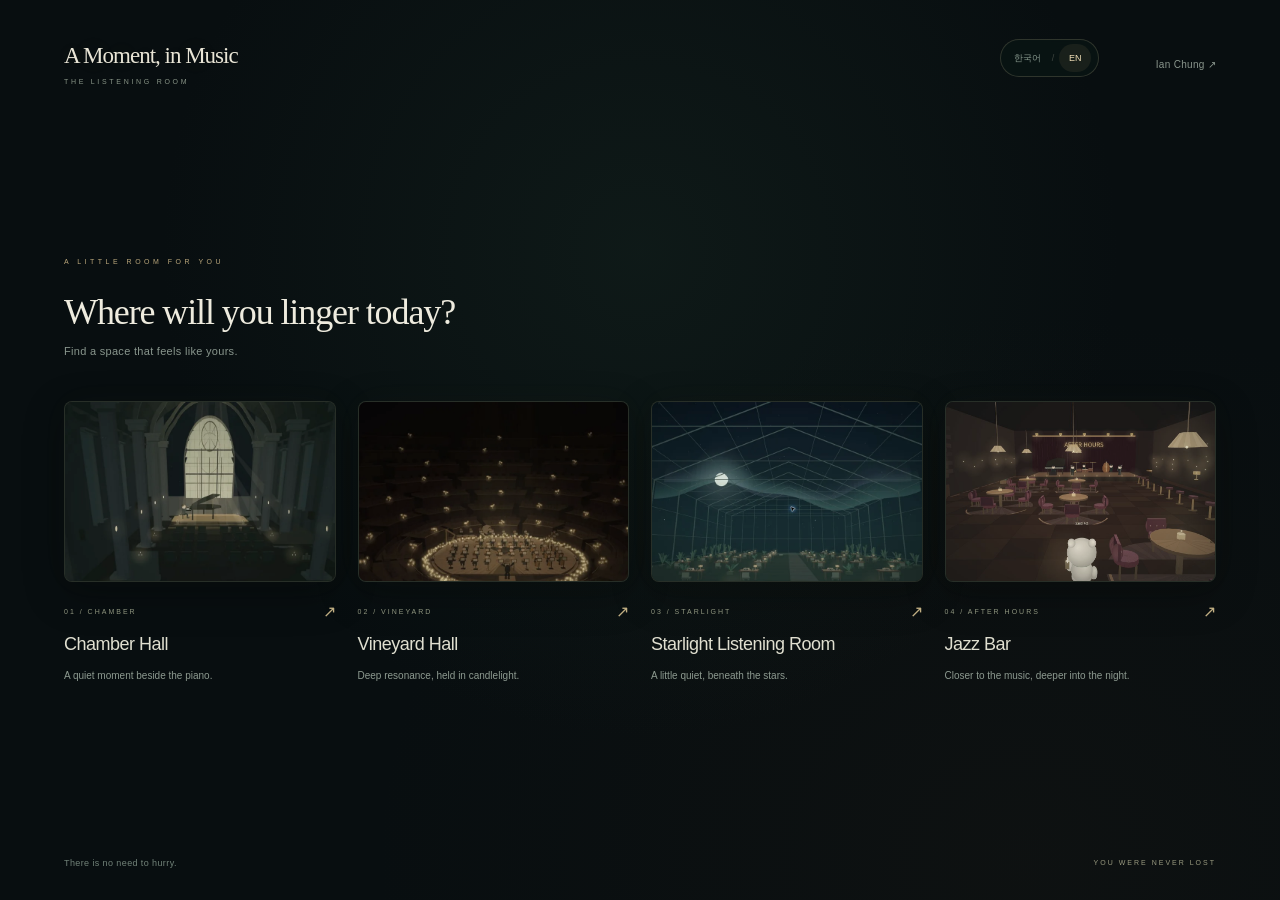
==== commit 81762ab5: "Stabilize jazz bar camera and soften the interior" ====
--- a/listening-room/index.html
+++ b/listening-room/index.html
@@ -1,4 +1,4 @@
-<!doctype html><html lang="ko"><meta charset="utf-8"><meta name="viewport" content="width=device-width,initial-scale=1,viewport-fit=cover"><meta name="theme-color" content="#19251f"><title>잠시, 음악 — Listening Room · Ian Chung</title><meta name="description" content="체임버홀, 촛불이 빛나는 빈야드홀, 별과 오로라 아래의 별빛 청음실, 작은 퀸텟과 함께하는 재즈바. 오늘 마음이 향하는 음악 공간을 골라보세요."><link rel="canonical" href="https://ianchungmusic.com/listening-room/"><script>if(!['chamber','vineyard','greenhouse','jazzbar'].includes(new URLSearchParams(location.search).get('hall')))document.documentElement.classList.add('choosingHall');</script><link rel="stylesheet" href="style.css?v=20261105-22"><script src="i18n.js?v=20261105-22"></script><body><canvas id="hall" aria-label="내 캐릭터와 함께하는 체임버 홀. 드래그로 시선을 돌리고 방향키로 이동하세요."></canvas><div class="vignette"></div><header><a class="brand" href="/" aria-label="Ian Chung 홈으로">잠시, 음악<small>THE LISTENING ROOM</small></a><div class="topright"><a class="halllink" href="?hall=chamber">체임버홀</a><a class="halllink" href="?hall=vineyard">빈야드홀</a><a class="halllink" href="?hall=greenhouse">별빛 청음실</a><a class="halllink" href="?hall=jazzbar">재즈바</a><span>PRIVATE RECITAL</span><button id="fullscreen" aria-label="전체 화면">⛶</button><button id="help" aria-label="이용 안내">?</button></div></header><div id="toast" role="status"></div><div class="place"><span>THE EVENING HALL</span><small id="seatlabel">빈 의자를 누르면 그 자리에 앉아요</small></div><nav class="walk" aria-label="공간 이동"><button id="forward" aria-label="앞으로 걷기">↑</button><div><button id="left" aria-label="왼쪽 걷기">←</button><button id="back" aria-label="뒤로 걷기">↓</button><button id="right" aria-label="오른쪽 걷기">→</button></div></nav><nav id="ritualDock" aria-label="마음 쉬어가기"><button id="candleButton">♧ 내 촛불 놓기</button><button id="restButton">⌑ 쉬는 자리</button><button id="breatheButton">◌ 숨 고르기</button><button id="curtainButton">↗ 감상 마치기</button></nav><button id="reset" class="reset">입구로 돌아가기</button><footer><div class="playing"><small id="playstate">A MOMENT OF STILLNESS</small><strong id="title">비가 머무는 저녁</strong></div><div class="transport"><button id="prev" aria-label="이전 곡">‹</button><button id="play" aria-label="음악 재생">▶</button><button id="next" aria-label="다음 곡">›</button></div><div class="ambient"><button id="rain" aria-pressed="false" title="빗소리">☂</button><button id="programtoggle" aria-expanded="false" title="연주 목록">☷</button><label><span>음량</span><input id="volume" aria-label="음량" type="range" min="0" max="100" value="65"></label><button id="hideui" title="음악에 집중하기">◌</button></div><div class="timeline"><span id="elapsed">0:00</span><input id="seek" aria-label="재생 위치" type="range" min="0" max="144" value="0"><span id="duration">2:24</span></div></footer><aside id="program" hidden><small>TONIGHT’S PROGRAM</small><button id="closeprogram" aria-label="연주 목록 닫기">×</button><h2>고요 속의 세 풍경</h2><div id="tracks"></div><section class="source"><label for="musicurl">내 음악으로 듣기</label><form id="musicform"><input id="musicurl" type="url" placeholder="YouTube 또는 음원 링크" autocomplete="off"><button type="submit">연결</button></form><label class="filepick" for="musicfile">＋ MP3 · WAV 파일 선택<input id="musicfile" type="file" accept="audio/*,.mp3,.wav,.m4a,.ogg,.flac"></label><p id="sourcestatus" role="status">음원 파일은 영상 없이 재생돼요. 선택한 파일은 이 기기에서만 사용됩니다.</p><p>YouTube는 작은 영상 플레이어가 함께 표시됩니다.</p></section><p>오리지널 합성 피아노 스케치 · 혼자 감상하는 공간</p></aside><section id="youtubePanel" hidden aria-label="YouTube 음악 플레이어"><div class="ytheader"><span>YouTube</span><button id="stopyoutube" aria-label="YouTube 재생 종료">×</button></div><div id="youtubeMount"></div><p id="youtubeStatus" role="status">플레이어에서 재생 버튼을 눌러주세요.</p><a id="youtubeOpen" target="_blank" rel="noopener">YouTube에서 열기 ↗</a></section><div class="welcome" id="welcome"><div><small>YOU WERE NEVER LOST</small><h1>빛과 음악 사이,<br>당신의 자리.</h1><p>잠시 머물러도 괜찮아요.</p><button id="enter" disabled>홀 안으로 들어가기 <span>→</span></button><small class="guide">드래그로 둘러보기 · 의자를 눌러 앉기<br>이어폰으로 들으면 더 좋아요</small></div></div><section id="arrival" hidden aria-label="어두운 입장 복도"><canvas id="arrivalCanvas" aria-label="문 너머의 음악을 따라 천천히 걷는 복도"></canvas><div class="arrivalCaption"><small>BETWEEN THE EVERYDAY AND THE MUSIC</small><p>문 너머에서, 음악이 들려요.</p><button id="skipArrival">바로 들어가기 →</button></div></section><section id="candlePanel" hidden aria-label="내 촛불 놓기"><button id="closeCandle" aria-label="촛불 놓기 닫기">×</button><small>A LITTLE LIGHT, FROM YOU</small><h2>어디에 빛을 놓을까요?</h2><p>홀의 바닥을 눌러 놓거나, 아래에서 골라주세요.</p><div><button data-candle="near">내 자리 옆</button><button data-candle="stage">무대 앞</button><button data-candle="entrance">입구 선반</button></div><small class="localnote">이 기기에서 20분간 남아 있어요.</small></section><section id="restPanel" hidden aria-label="쉬는 자리"><button id="closeRest" aria-label="쉬는 자리 닫기">×</button><small>FIND YOUR OWN DISTANCE</small><h2>오늘은, 어떻게 쉴까요?</h2><button data-rest="balcony">혼자 듣는 발코니 <span>음악과 조금 떨어져</span></button><button data-rest="lean">벽에 기대기 <span>몸을 편안히</span></button><button data-rest="blanket">담요 덮고 앉기 <span>따뜻하고 가까이</span></button></section><dialog id="exitChoice"><button id="closeExit" aria-label="감상 계속하기">×</button><small>A QUIET GOODNIGHT</small><h2>어떻게 인사할까요?</h2><button id="quietExit">이 자리에서 조용히 <span>작은 인사와 마지막 한 음</span></button><button id="stageExit">무대에서 커튼콜 <span>오케스트라와 마주하며</span></button></dialog><section id="breathOverlay" hidden aria-label="지휘자와 함께하는 쉼표"><small>A REST, TOGETHER</small><div class="breathHalo"><div id="breathOrb"></div><span id="breathCue">편안히 준비해요</span></div><p id="breathCount" role="status">지휘자의 손과 함께 · 30초</p><p class="gentle">리듬을 따르지 않고, 내 호흡대로 쉬어도 괜찮아요.</p><button id="endBreath">내 호흡으로 돌아가기</button></section><section id="farewell" hidden aria-label="오늘의 커튼콜"><small>THE LAST NOTE IS FOR YOU</small><h2 id="farewellTitle">오늘을 지나온 당신에게,<br>이 마지막 한 음을.</h2><p id="farewellMood"></p><div class="farewellObject" id="farewellObject"></div><p id="farewellNote" role="status">당신이 무대에 오르는 동안, 잠시 음악이 잦아들어요.</p><div id="farewellActions" hidden><button id="stayHere">조금 더 머물기</button><button id="leaveHall">마음에 담고 나가기</button></div><button id="cancelCurtain">지금 자리로 돌아가기</button></section><section id="goodbye" hidden><small>YOU WERE NEVER LOST</small><h2>당신의 자리는<br>여기에 남아 있어요.</h2><p>오늘의 마음을 잠시 쉬게 해주어서 고마워요.</p><button id="returnHall">다시 음악실로</button></section><dialog id="instructions"><button id="closehelp">×</button><small>MAKE YOURSELF AT HOME</small><h2>이곳에서, 천천히.</h2><p>화면을 드래그해 내 캐릭터 주변을 둘러보세요.<br>방향키 또는 WASD, 왼쪽 아래 화살표로 걸을 수 있어요.<br>의자를 누르면 내 캐릭터가 그 자리로 이동해 앉습니다.<br>카메라는 높은 곳에서 따라가 무대를 보여줍니다.</p><p>촛불 버튼을 누르고 홀의 바닥을 선택하면 내 빛을 놓을 수 있어요.<br>쉬는 자리에서 발코니·기대기·담요를 선택할 수 있습니다.<br>아래 ☷ 버튼에서 곡을 고를 수 있어요.<br>◌ 버튼으로 조작 화면을 숨길 수 있습니다.<br>빈 화면을 한 번 누르면 다시 나타납니다.</p><p>☷ 연주 목록에서 YouTube·음원 링크를 연결하거나<br>내 기기의 MP3·WAV 파일을 선택할 수 있어요.<br>YouTube 재생에는 작은 영상 플레이어가 표시됩니다.<br>함께 숨 고르기로 지휘자와 30초의 쉼표를 만들고,<br>나를 위한 커튼콜로 오늘의 감상을 마칠 수 있어요.<br>현재는 혼자 감상하는 공간입니다.</p></dialog><script src="audio.js?v=20261105-22"></script><script src="room-soundscapes.js?v=20261105-22"></script><script src="media.js?v=20261105-22"></script><script src="chamber-music.js?v=20261105-22"></script><script src="jazz-audio.js?v=20261105-22"></script><script src="rituals.js?v=20261105-22"></script><script src="stillness.js?v=20261105-22"></script><script src="greenhouse-audio.js?v=20261105-22"></script><script src="presence.js?v=20261105-22"></script><script src="recommendations.js?v=20261105-22"></script><script src="comfort.js?v=20261105-22"></script><script src="scene-engine.js?v=20261105-22"></script><script src="seat-walk.js?v=20261105-22"></script><script src="venue.js?v=20261105-22"></script></body></html>
+<!doctype html><html lang="ko"><meta charset="utf-8"><meta name="viewport" content="width=device-width,initial-scale=1,viewport-fit=cover"><meta name="theme-color" content="#19251f"><title>잠시, 음악 — Listening Room · Ian Chung</title><meta name="description" content="체임버홀, 촛불이 빛나는 빈야드홀, 별과 오로라 아래의 별빛 청음실, 작은 퀸텟과 함께하는 재즈바. 오늘 마음이 향하는 음악 공간을 골라보세요."><link rel="canonical" href="https://ianchungmusic.com/listening-room/"><script>if(!['chamber','vineyard','greenhouse','jazzbar'].includes(new URLSearchParams(location.search).get('hall')))document.documentElement.classList.add('choosingHall');</script><link rel="stylesheet" href="style.css?v=20261105-23"><script src="i18n.js?v=20261105-23"></script><body><canvas id="hall" aria-label="내 캐릭터와 함께하는 체임버 홀. 드래그로 시선을 돌리고 방향키로 이동하세요."></canvas><div class="vignette"></div><header><a class="brand" href="/" aria-label="Ian Chung 홈으로">잠시, 음악<small>THE LISTENING ROOM</small></a><div class="topright"><a class="halllink" href="?hall=chamber">체임버홀</a><a class="halllink" href="?hall=vineyard">빈야드홀</a><a class="halllink" href="?hall=greenhouse">별빛 청음실</a><a class="halllink" href="?hall=jazzbar">재즈바</a><span>PRIVATE RECITAL</span><button id="fullscreen" aria-label="전체 화면">⛶</button><button id="help" aria-label="이용 안내">?</button></div></header><div id="toast" role="status"></div><div class="place"><span>THE EVENING HALL</span><small id="seatlabel">빈 의자를 누르면 그 자리에 앉아요</small></div><nav class="walk" aria-label="공간 이동"><button id="forward" aria-label="앞으로 걷기">↑</button><div><button id="left" aria-label="왼쪽 걷기">←</button><button id="back" aria-label="뒤로 걷기">↓</button><button id="right" aria-label="오른쪽 걷기">→</button></div></nav><nav id="ritualDock" aria-label="마음 쉬어가기"><button id="candleButton">♧ 내 촛불 놓기</button><button id="restButton">⌑ 쉬는 자리</button><button id="breatheButton">◌ 숨 고르기</button><button id="curtainButton">↗ 감상 마치기</button></nav><button id="reset" class="reset">입구로 돌아가기</button><footer><div class="playing"><small id="playstate">A MOMENT OF STILLNESS</small><strong id="title">비가 머무는 저녁</strong></div><div class="transport"><button id="prev" aria-label="이전 곡">‹</button><button id="play" aria-label="음악 재생">▶</button><button id="next" aria-label="다음 곡">›</button></div><div class="ambient"><button id="rain" aria-pressed="false" title="빗소리">☂</button><button id="programtoggle" aria-expanded="false" title="연주 목록">☷</button><label><span>음량</span><input id="volume" aria-label="음량" type="range" min="0" max="100" value="65"></label><button id="hideui" title="음악에 집중하기">◌</button></div><div class="timeline"><span id="elapsed">0:00</span><input id="seek" aria-label="재생 위치" type="range" min="0" max="144" value="0"><span id="duration">2:24</span></div></footer><aside id="program" hidden><small>TONIGHT’S PROGRAM</small><button id="closeprogram" aria-label="연주 목록 닫기">×</button><h2>고요 속의 세 풍경</h2><div id="tracks"></div><section class="source"><label for="musicurl">내 음악으로 듣기</label><form id="musicform"><input id="musicurl" type="url" placeholder="YouTube 또는 음원 링크" autocomplete="off"><button type="submit">연결</button></form><label class="filepick" for="musicfile">＋ MP3 · WAV 파일 선택<input id="musicfile" type="file" accept="audio/*,.mp3,.wav,.m4a,.ogg,.flac"></label><p id="sourcestatus" role="status">음원 파일은 영상 없이 재생돼요. 선택한 파일은 이 기기에서만 사용됩니다.</p><p>YouTube는 작은 영상 플레이어가 함께 표시됩니다.</p></section><p>오리지널 합성 피아노 스케치 · 혼자 감상하는 공간</p></aside><section id="youtubePanel" hidden aria-label="YouTube 음악 플레이어"><div class="ytheader"><span>YouTube</span><button id="stopyoutube" aria-label="YouTube 재생 종료">×</button></div><div id="youtubeMount"></div><p id="youtubeStatus" role="status">플레이어에서 재생 버튼을 눌러주세요.</p><a id="youtubeOpen" target="_blank" rel="noopener">YouTube에서 열기 ↗</a></section><div class="welcome" id="welcome"><div><small>YOU WERE NEVER LOST</small><h1>빛과 음악 사이,<br>당신의 자리.</h1><p>잠시 머물러도 괜찮아요.</p><button id="enter" disabled>홀 안으로 들어가기 <span>→</span></button><small class="guide">드래그로 둘러보기 · 의자를 눌러 앉기<br>이어폰으로 들으면 더 좋아요</small></div></div><section id="arrival" hidden aria-label="어두운 입장 복도"><canvas id="arrivalCanvas" aria-label="문 너머의 음악을 따라 천천히 걷는 복도"></canvas><div class="arrivalCaption"><small>BETWEEN THE EVERYDAY AND THE MUSIC</small><p>문 너머에서, 음악이 들려요.</p><button id="skipArrival">바로 들어가기 →</button></div></section><section id="candlePanel" hidden aria-label="내 촛불 놓기"><button id="closeCandle" aria-label="촛불 놓기 닫기">×</button><small>A LITTLE LIGHT, FROM YOU</small><h2>어디에 빛을 놓을까요?</h2><p>홀의 바닥을 눌러 놓거나, 아래에서 골라주세요.</p><div><button data-candle="near">내 자리 옆</button><button data-candle="stage">무대 앞</button><button data-candle="entrance">입구 선반</button></div><small class="localnote">이 기기에서 20분간 남아 있어요.</small></section><section id="restPanel" hidden aria-label="쉬는 자리"><button id="closeRest" aria-label="쉬는 자리 닫기">×</button><small>FIND YOUR OWN DISTANCE</small><h2>오늘은, 어떻게 쉴까요?</h2><button data-rest="balcony">혼자 듣는 발코니 <span>음악과 조금 떨어져</span></button><button data-rest="lean">벽에 기대기 <span>몸을 편안히</span></button><button data-rest="blanket">담요 덮고 앉기 <span>따뜻하고 가까이</span></button></section><dialog id="exitChoice"><button id="closeExit" aria-label="감상 계속하기">×</button><small>A QUIET GOODNIGHT</small><h2>어떻게 인사할까요?</h2><button id="quietExit">이 자리에서 조용히 <span>작은 인사와 마지막 한 음</span></button><button id="stageExit">무대에서 커튼콜 <span>오케스트라와 마주하며</span></button></dialog><section id="breathOverlay" hidden aria-label="지휘자와 함께하는 쉼표"><small>A REST, TOGETHER</small><div class="breathHalo"><div id="breathOrb"></div><span id="breathCue">편안히 준비해요</span></div><p id="breathCount" role="status">지휘자의 손과 함께 · 30초</p><p class="gentle">리듬을 따르지 않고, 내 호흡대로 쉬어도 괜찮아요.</p><button id="endBreath">내 호흡으로 돌아가기</button></section><section id="farewell" hidden aria-label="오늘의 커튼콜"><small>THE LAST NOTE IS FOR YOU</small><h2 id="farewellTitle">오늘을 지나온 당신에게,<br>이 마지막 한 음을.</h2><p id="farewellMood"></p><div class="farewellObject" id="farewellObject"></div><p id="farewellNote" role="status">당신이 무대에 오르는 동안, 잠시 음악이 잦아들어요.</p><div id="farewellActions" hidden><button id="stayHere">조금 더 머물기</button><button id="leaveHall">마음에 담고 나가기</button></div><button id="cancelCurtain">지금 자리로 돌아가기</button></section><section id="goodbye" hidden><small>YOU WERE NEVER LOST</small><h2>당신의 자리는<br>여기에 남아 있어요.</h2><p>오늘의 마음을 잠시 쉬게 해주어서 고마워요.</p><button id="returnHall">다시 음악실로</button></section><dialog id="instructions"><button id="closehelp">×</button><small>MAKE YOURSELF AT HOME</small><h2>이곳에서, 천천히.</h2><p>화면을 드래그해 내 캐릭터 주변을 둘러보세요.<br>방향키 또는 WASD, 왼쪽 아래 화살표로 걸을 수 있어요.<br>의자를 누르면 내 캐릭터가 그 자리로 이동해 앉습니다.<br>카메라는 높은 곳에서 따라가 무대를 보여줍니다.</p><p>촛불 버튼을 누르고 홀의 바닥을 선택하면 내 빛을 놓을 수 있어요.<br>쉬는 자리에서 발코니·기대기·담요를 선택할 수 있습니다.<br>아래 ☷ 버튼에서 곡을 고를 수 있어요.<br>◌ 버튼으로 조작 화면을 숨길 수 있습니다.<br>빈 화면을 한 번 누르면 다시 나타납니다.</p><p>☷ 연주 목록에서 YouTube·음원 링크를 연결하거나<br>내 기기의 MP3·WAV 파일을 선택할 수 있어요.<br>YouTube 재생에는 작은 영상 플레이어가 표시됩니다.<br>함께 숨 고르기로 지휘자와 30초의 쉼표를 만들고,<br>나를 위한 커튼콜로 오늘의 감상을 마칠 수 있어요.<br>현재는 혼자 감상하는 공간입니다.</p></dialog><script src="audio.js?v=20261105-23"></script><script src="room-soundscapes.js?v=20261105-23"></script><script src="media.js?v=20261105-23"></script><script src="chamber-music.js?v=20261105-23"></script><script src="jazz-audio.js?v=20261105-23"></script><script src="rituals.js?v=20261105-23"></script><script src="stillness.js?v=20261105-23"></script><script src="greenhouse-audio.js?v=20261105-23"></script><script src="presence.js?v=20261105-23"></script><script src="recommendations.js?v=20261105-23"></script><script src="comfort.js?v=20261105-23"></script><script src="scene-engine.js?v=20261105-23"></script><script src="seat-walk.js?v=20261105-23"></script><script src="venue.js?v=20261105-23"></script></body></html>
 
 
 
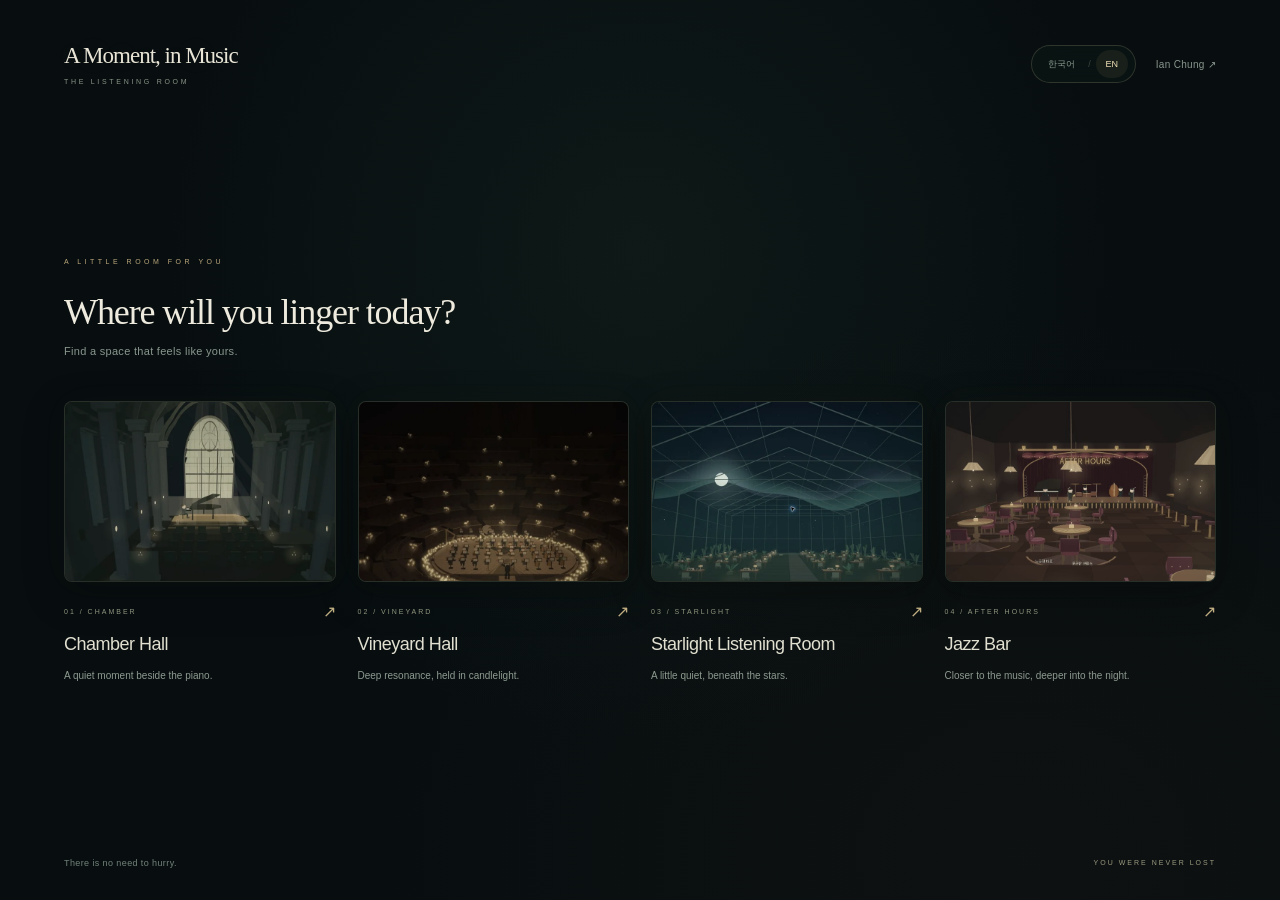
==== commit a315da50: "Add NOLA details, groove and clear navigation" ====
--- a/listening-room/index.html
+++ b/listening-room/index.html
@@ -1,4 +1,4 @@
-<!doctype html><html lang="ko"><meta charset="utf-8"><meta name="viewport" content="width=device-width,initial-scale=1,viewport-fit=cover"><meta name="theme-color" content="#19251f"><title>잠시, 음악 — Listening Room · Ian Chung</title><meta name="description" content="체임버홀, 촛불이 빛나는 빈야드홀, 별과 오로라 아래의 별빛 청음실, 작은 퀸텟과 함께하는 재즈바. 오늘 마음이 향하는 음악 공간을 골라보세요."><link rel="canonical" href="https://ianchungmusic.com/listening-room/"><script>if(!['chamber','vineyard','greenhouse','jazzbar'].includes(new URLSearchParams(location.search).get('hall')))document.documentElement.classList.add('choosingHall');</script><link rel="stylesheet" href="style.css?v=20261105-23"><script src="i18n.js?v=20261105-23"></script><body><canvas id="hall" aria-label="내 캐릭터와 함께하는 체임버 홀. 드래그로 시선을 돌리고 방향키로 이동하세요."></canvas><div class="vignette"></div><header><a class="brand" href="/" aria-label="Ian Chung 홈으로">잠시, 음악<small>THE LISTENING ROOM</small></a><div class="topright"><a class="halllink" href="?hall=chamber">체임버홀</a><a class="halllink" href="?hall=vineyard">빈야드홀</a><a class="halllink" href="?hall=greenhouse">별빛 청음실</a><a class="halllink" href="?hall=jazzbar">재즈바</a><span>PRIVATE RECITAL</span><button id="fullscreen" aria-label="전체 화면">⛶</button><button id="help" aria-label="이용 안내">?</button></div></header><div id="toast" role="status"></div><div class="place"><span>THE EVENING HALL</span><small id="seatlabel">빈 의자를 누르면 그 자리에 앉아요</small></div><nav class="walk" aria-label="공간 이동"><button id="forward" aria-label="앞으로 걷기">↑</button><div><button id="left" aria-label="왼쪽 걷기">←</button><button id="back" aria-label="뒤로 걷기">↓</button><button id="right" aria-label="오른쪽 걷기">→</button></div></nav><nav id="ritualDock" aria-label="마음 쉬어가기"><button id="candleButton">♧ 내 촛불 놓기</button><button id="restButton">⌑ 쉬는 자리</button><button id="breatheButton">◌ 숨 고르기</button><button id="curtainButton">↗ 감상 마치기</button></nav><button id="reset" class="reset">입구로 돌아가기</button><footer><div class="playing"><small id="playstate">A MOMENT OF STILLNESS</small><strong id="title">비가 머무는 저녁</strong></div><div class="transport"><button id="prev" aria-label="이전 곡">‹</button><button id="play" aria-label="음악 재생">▶</button><button id="next" aria-label="다음 곡">›</button></div><div class="ambient"><button id="rain" aria-pressed="false" title="빗소리">☂</button><button id="programtoggle" aria-expanded="false" title="연주 목록">☷</button><label><span>음량</span><input id="volume" aria-label="음량" type="range" min="0" max="100" value="65"></label><button id="hideui" title="음악에 집중하기">◌</button></div><div class="timeline"><span id="elapsed">0:00</span><input id="seek" aria-label="재생 위치" type="range" min="0" max="144" value="0"><span id="duration">2:24</span></div></footer><aside id="program" hidden><small>TONIGHT’S PROGRAM</small><button id="closeprogram" aria-label="연주 목록 닫기">×</button><h2>고요 속의 세 풍경</h2><div id="tracks"></div><section class="source"><label for="musicurl">내 음악으로 듣기</label><form id="musicform"><input id="musicurl" type="url" placeholder="YouTube 또는 음원 링크" autocomplete="off"><button type="submit">연결</button></form><label class="filepick" for="musicfile">＋ MP3 · WAV 파일 선택<input id="musicfile" type="file" accept="audio/*,.mp3,.wav,.m4a,.ogg,.flac"></label><p id="sourcestatus" role="status">음원 파일은 영상 없이 재생돼요. 선택한 파일은 이 기기에서만 사용됩니다.</p><p>YouTube는 작은 영상 플레이어가 함께 표시됩니다.</p></section><p>오리지널 합성 피아노 스케치 · 혼자 감상하는 공간</p></aside><section id="youtubePanel" hidden aria-label="YouTube 음악 플레이어"><div class="ytheader"><span>YouTube</span><button id="stopyoutube" aria-label="YouTube 재생 종료">×</button></div><div id="youtubeMount"></div><p id="youtubeStatus" role="status">플레이어에서 재생 버튼을 눌러주세요.</p><a id="youtubeOpen" target="_blank" rel="noopener">YouTube에서 열기 ↗</a></section><div class="welcome" id="welcome"><div><small>YOU WERE NEVER LOST</small><h1>빛과 음악 사이,<br>당신의 자리.</h1><p>잠시 머물러도 괜찮아요.</p><button id="enter" disabled>홀 안으로 들어가기 <span>→</span></button><small class="guide">드래그로 둘러보기 · 의자를 눌러 앉기<br>이어폰으로 들으면 더 좋아요</small></div></div><section id="arrival" hidden aria-label="어두운 입장 복도"><canvas id="arrivalCanvas" aria-label="문 너머의 음악을 따라 천천히 걷는 복도"></canvas><div class="arrivalCaption"><small>BETWEEN THE EVERYDAY AND THE MUSIC</small><p>문 너머에서, 음악이 들려요.</p><button id="skipArrival">바로 들어가기 →</button></div></section><section id="candlePanel" hidden aria-label="내 촛불 놓기"><button id="closeCandle" aria-label="촛불 놓기 닫기">×</button><small>A LITTLE LIGHT, FROM YOU</small><h2>어디에 빛을 놓을까요?</h2><p>홀의 바닥을 눌러 놓거나, 아래에서 골라주세요.</p><div><button data-candle="near">내 자리 옆</button><button data-candle="stage">무대 앞</button><button data-candle="entrance">입구 선반</button></div><small class="localnote">이 기기에서 20분간 남아 있어요.</small></section><section id="restPanel" hidden aria-label="쉬는 자리"><button id="closeRest" aria-label="쉬는 자리 닫기">×</button><small>FIND YOUR OWN DISTANCE</small><h2>오늘은, 어떻게 쉴까요?</h2><button data-rest="balcony">혼자 듣는 발코니 <span>음악과 조금 떨어져</span></button><button data-rest="lean">벽에 기대기 <span>몸을 편안히</span></button><button data-rest="blanket">담요 덮고 앉기 <span>따뜻하고 가까이</span></button></section><dialog id="exitChoice"><button id="closeExit" aria-label="감상 계속하기">×</button><small>A QUIET GOODNIGHT</small><h2>어떻게 인사할까요?</h2><button id="quietExit">이 자리에서 조용히 <span>작은 인사와 마지막 한 음</span></button><button id="stageExit">무대에서 커튼콜 <span>오케스트라와 마주하며</span></button></dialog><section id="breathOverlay" hidden aria-label="지휘자와 함께하는 쉼표"><small>A REST, TOGETHER</small><div class="breathHalo"><div id="breathOrb"></div><span id="breathCue">편안히 준비해요</span></div><p id="breathCount" role="status">지휘자의 손과 함께 · 30초</p><p class="gentle">리듬을 따르지 않고, 내 호흡대로 쉬어도 괜찮아요.</p><button id="endBreath">내 호흡으로 돌아가기</button></section><section id="farewell" hidden aria-label="오늘의 커튼콜"><small>THE LAST NOTE IS FOR YOU</small><h2 id="farewellTitle">오늘을 지나온 당신에게,<br>이 마지막 한 음을.</h2><p id="farewellMood"></p><div class="farewellObject" id="farewellObject"></div><p id="farewellNote" role="status">당신이 무대에 오르는 동안, 잠시 음악이 잦아들어요.</p><div id="farewellActions" hidden><button id="stayHere">조금 더 머물기</button><button id="leaveHall">마음에 담고 나가기</button></div><button id="cancelCurtain">지금 자리로 돌아가기</button></section><section id="goodbye" hidden><small>YOU WERE NEVER LOST</small><h2>당신의 자리는<br>여기에 남아 있어요.</h2><p>오늘의 마음을 잠시 쉬게 해주어서 고마워요.</p><button id="returnHall">다시 음악실로</button></section><dialog id="instructions"><button id="closehelp">×</button><small>MAKE YOURSELF AT HOME</small><h2>이곳에서, 천천히.</h2><p>화면을 드래그해 내 캐릭터 주변을 둘러보세요.<br>방향키 또는 WASD, 왼쪽 아래 화살표로 걸을 수 있어요.<br>의자를 누르면 내 캐릭터가 그 자리로 이동해 앉습니다.<br>카메라는 높은 곳에서 따라가 무대를 보여줍니다.</p><p>촛불 버튼을 누르고 홀의 바닥을 선택하면 내 빛을 놓을 수 있어요.<br>쉬는 자리에서 발코니·기대기·담요를 선택할 수 있습니다.<br>아래 ☷ 버튼에서 곡을 고를 수 있어요.<br>◌ 버튼으로 조작 화면을 숨길 수 있습니다.<br>빈 화면을 한 번 누르면 다시 나타납니다.</p><p>☷ 연주 목록에서 YouTube·음원 링크를 연결하거나<br>내 기기의 MP3·WAV 파일을 선택할 수 있어요.<br>YouTube 재생에는 작은 영상 플레이어가 표시됩니다.<br>함께 숨 고르기로 지휘자와 30초의 쉼표를 만들고,<br>나를 위한 커튼콜로 오늘의 감상을 마칠 수 있어요.<br>현재는 혼자 감상하는 공간입니다.</p></dialog><script src="audio.js?v=20261105-23"></script><script src="room-soundscapes.js?v=20261105-23"></script><script src="media.js?v=20261105-23"></script><script src="chamber-music.js?v=20261105-23"></script><script src="jazz-audio.js?v=20261105-23"></script><script src="rituals.js?v=20261105-23"></script><script src="stillness.js?v=20261105-23"></script><script src="greenhouse-audio.js?v=20261105-23"></script><script src="presence.js?v=20261105-23"></script><script src="recommendations.js?v=20261105-23"></script><script src="comfort.js?v=20261105-23"></script><script src="scene-engine.js?v=20261105-23"></script><script src="seat-walk.js?v=20261105-23"></script><script src="venue.js?v=20261105-23"></script></body></html>
+<!doctype html><html lang="ko"><meta charset="utf-8"><meta name="viewport" content="width=device-width,initial-scale=1,viewport-fit=cover"><meta name="theme-color" content="#19251f"><title>잠시, 음악 — Listening Room · Ian Chung</title><meta name="description" content="체임버홀, 촛불이 빛나는 빈야드홀, 별과 오로라 아래의 별빛 청음실, 작은 퀸텟과 함께하는 재즈바. 오늘 마음이 향하는 음악 공간을 골라보세요."><link rel="canonical" href="https://ianchungmusic.com/listening-room/"><script>if(!['chamber','vineyard','greenhouse','jazzbar'].includes(new URLSearchParams(location.search).get('hall')))document.documentElement.classList.add('choosingHall');</script><link rel="stylesheet" href="style.css?v=20261105-24"><script src="i18n.js?v=20261105-24"></script><body><canvas id="hall" aria-label="내 캐릭터와 함께하는 체임버 홀. 드래그로 시선을 돌리고 방향키로 이동하세요."></canvas><div class="vignette"></div><header><a class="brand" href="/" aria-label="Ian Chung 홈으로">잠시, 음악<small>THE LISTENING ROOM</small></a><div class="topright"><a class="halllink" href="?hall=chamber">체임버홀</a><a class="halllink" href="?hall=vineyard">빈야드홀</a><a class="halllink" href="?hall=greenhouse">별빛 청음실</a><a class="halllink" href="?hall=jazzbar">재즈바</a><span>PRIVATE RECITAL</span><button id="fullscreen" aria-label="전체 화면">⛶</button><button id="help" aria-label="이용 안내">?</button></div></header><div id="toast" role="status"></div><div class="place"><span>THE EVENING HALL</span><small id="seatlabel">빈 의자를 누르면 그 자리에 앉아요</small></div><nav class="walk" aria-label="공간 이동"><button id="forward" aria-label="앞으로 걷기">↑</button><div><button id="left" aria-label="왼쪽 걷기">←</button><button id="back" aria-label="뒤로 걷기">↓</button><button id="right" aria-label="오른쪽 걷기">→</button></div></nav><nav id="ritualDock" aria-label="마음 쉬어가기"><button id="candleButton">♧ 내 촛불 놓기</button><button id="restButton">⌑ 쉬는 자리</button><button id="breatheButton">◌ 숨 고르기</button><button id="curtainButton">↗ 감상 마치기</button></nav><button id="reset" class="reset">입구로 돌아가기</button><footer><div class="playing"><small id="playstate">A MOMENT OF STILLNESS</small><strong id="title">비가 머무는 저녁</strong></div><div class="transport"><button id="prev" aria-label="이전 곡">‹</button><button id="play" aria-label="음악 재생">▶</button><button id="next" aria-label="다음 곡">›</button></div><div class="ambient"><button id="rain" aria-pressed="false" title="빗소리">☂</button><button id="programtoggle" aria-expanded="false" title="연주 목록">☷</button><label><span>음량</span><input id="volume" aria-label="음량" type="range" min="0" max="100" value="65"></label><button id="hideui" title="음악에 집중하기">◌</button></div><div class="timeline"><span id="elapsed">0:00</span><input id="seek" aria-label="재생 위치" type="range" min="0" max="144" value="0"><span id="duration">2:24</span></div></footer><aside id="program" hidden><small>TONIGHT’S PROGRAM</small><button id="closeprogram" aria-label="연주 목록 닫기">×</button><h2>고요 속의 세 풍경</h2><div id="tracks"></div><section class="source"><label for="musicurl">내 음악으로 듣기</label><form id="musicform"><input id="musicurl" type="url" placeholder="YouTube 또는 음원 링크" autocomplete="off"><button type="submit">연결</button></form><label class="filepick" for="musicfile">＋ MP3 · WAV 파일 선택<input id="musicfile" type="file" accept="audio/*,.mp3,.wav,.m4a,.ogg,.flac"></label><p id="sourcestatus" role="status">음원 파일은 영상 없이 재생돼요. 선택한 파일은 이 기기에서만 사용됩니다.</p><p>YouTube는 작은 영상 플레이어가 함께 표시됩니다.</p></section><p>오리지널 합성 피아노 스케치 · 혼자 감상하는 공간</p></aside><section id="youtubePanel" hidden aria-label="YouTube 음악 플레이어"><div class="ytheader"><span>YouTube</span><button id="stopyoutube" aria-label="YouTube 재생 종료">×</button></div><div id="youtubeMount"></div><p id="youtubeStatus" role="status">플레이어에서 재생 버튼을 눌러주세요.</p><a id="youtubeOpen" target="_blank" rel="noopener">YouTube에서 열기 ↗</a></section><div class="welcome" id="welcome"><div><small>YOU WERE NEVER LOST</small><h1>빛과 음악 사이,<br>당신의 자리.</h1><p>잠시 머물러도 괜찮아요.</p><button id="enter" disabled>홀 안으로 들어가기 <span>→</span></button><small class="guide">드래그로 둘러보기 · 의자를 눌러 앉기<br>이어폰으로 들으면 더 좋아요</small></div></div><section id="arrival" hidden aria-label="어두운 입장 복도"><canvas id="arrivalCanvas" aria-label="문 너머의 음악을 따라 천천히 걷는 복도"></canvas><div class="arrivalCaption"><small>BETWEEN THE EVERYDAY AND THE MUSIC</small><p>문 너머에서, 음악이 들려요.</p><button id="skipArrival">바로 들어가기 →</button></div></section><section id="candlePanel" hidden aria-label="내 촛불 놓기"><button id="closeCandle" aria-label="촛불 놓기 닫기">×</button><small>A LITTLE LIGHT, FROM YOU</small><h2>어디에 빛을 놓을까요?</h2><p>홀의 바닥을 눌러 놓거나, 아래에서 골라주세요.</p><div><button data-candle="near">내 자리 옆</button><button data-candle="stage">무대 앞</button><button data-candle="entrance">입구 선반</button></div><small class="localnote">이 기기에서 20분간 남아 있어요.</small></section><section id="restPanel" hidden aria-label="쉬는 자리"><button id="closeRest" aria-label="쉬는 자리 닫기">×</button><small>FIND YOUR OWN DISTANCE</small><h2>오늘은, 어떻게 쉴까요?</h2><button data-rest="balcony">혼자 듣는 발코니 <span>음악과 조금 떨어져</span></button><button data-rest="lean">벽에 기대기 <span>몸을 편안히</span></button><button data-rest="blanket">담요 덮고 앉기 <span>따뜻하고 가까이</span></button></section><dialog id="exitChoice"><button id="closeExit" aria-label="감상 계속하기">×</button><small>A QUIET GOODNIGHT</small><h2>어떻게 인사할까요?</h2><button id="quietExit">이 자리에서 조용히 <span>작은 인사와 마지막 한 음</span></button><button id="stageExit">무대에서 커튼콜 <span>오케스트라와 마주하며</span></button></dialog><section id="breathOverlay" hidden aria-label="지휘자와 함께하는 쉼표"><small>A REST, TOGETHER</small><div class="breathHalo"><div id="breathOrb"></div><span id="breathCue">편안히 준비해요</span></div><p id="breathCount" role="status">지휘자의 손과 함께 · 30초</p><p class="gentle">리듬을 따르지 않고, 내 호흡대로 쉬어도 괜찮아요.</p><button id="endBreath">내 호흡으로 돌아가기</button></section><section id="farewell" hidden aria-label="오늘의 커튼콜"><small>THE LAST NOTE IS FOR YOU</small><h2 id="farewellTitle">오늘을 지나온 당신에게,<br>이 마지막 한 음을.</h2><p id="farewellMood"></p><div class="farewellObject" id="farewellObject"></div><p id="farewellNote" role="status">당신이 무대에 오르는 동안, 잠시 음악이 잦아들어요.</p><div id="farewellActions" hidden><button id="stayHere">조금 더 머물기</button><button id="leaveHall">마음에 담고 나가기</button></div><button id="cancelCurtain">지금 자리로 돌아가기</button></section><section id="goodbye" hidden><small>YOU WERE NEVER LOST</small><h2>당신의 자리는<br>여기에 남아 있어요.</h2><p>오늘의 마음을 잠시 쉬게 해주어서 고마워요.</p><button id="returnHall">다시 음악실로</button></section><dialog id="instructions"><button id="closehelp">×</button><small>MAKE YOURSELF AT HOME</small><h2>이곳에서, 천천히.</h2><p>화면을 드래그해 내 캐릭터 주변을 둘러보세요.<br>방향키 또는 WASD, 왼쪽 아래 화살표로 걸을 수 있어요.<br>의자를 누르면 내 캐릭터가 그 자리로 이동해 앉습니다.<br>카메라는 높은 곳에서 따라가 무대를 보여줍니다.</p><p>촛불 버튼을 누르고 홀의 바닥을 선택하면 내 빛을 놓을 수 있어요.<br>쉬는 자리에서 발코니·기대기·담요를 선택할 수 있습니다.<br>아래 ☷ 버튼에서 곡을 고를 수 있어요.<br>◌ 버튼으로 조작 화면을 숨길 수 있습니다.<br>빈 화면을 한 번 누르면 다시 나타납니다.</p><p>☷ 연주 목록에서 YouTube·음원 링크를 연결하거나<br>내 기기의 MP3·WAV 파일을 선택할 수 있어요.<br>YouTube 재생에는 작은 영상 플레이어가 표시됩니다.<br>함께 숨 고르기로 지휘자와 30초의 쉼표를 만들고,<br>나를 위한 커튼콜로 오늘의 감상을 마칠 수 있어요.<br>현재는 혼자 감상하는 공간입니다.</p></dialog><script src="audio.js?v=20261105-24"></script><script src="room-soundscapes.js?v=20261105-24"></script><script src="media.js?v=20261105-24"></script><script src="chamber-music.js?v=20261105-24"></script><script src="jazz-audio.js?v=20261105-24"></script><script src="rituals.js?v=20261105-24"></script><script src="stillness.js?v=20261105-24"></script><script src="greenhouse-audio.js?v=20261105-24"></script><script src="presence.js?v=20261105-24"></script><script src="recommendations.js?v=20261105-24"></script><script src="comfort.js?v=20261105-24"></script><script src="scene-engine.js?v=20261105-24"></script><script src="seat-walk.js?v=20261105-24"></script><script src="venue.js?v=20261105-24"></script></body></html>
 
 
 
--- a/listening-room/style.css
+++ b/listening-room/style.css
@@ -103,3 +103,11 @@
 .jazzbar{background:#171719}.jazzbar .welcome{background:linear-gradient(90deg,#160e0be8,#0d09042b)}.jazzbar footer{background:linear-gradient(110deg,#291b17e8,#241b17dd);border-color:#ba965d33}.jazzbar .brand{color:#e4cfa3}.jazzbar #program{background:#261b18f5}.jazzProgrammeNote{padding:12px 0;color:#cfb38a!important;line-height:1.8!important}
 #jazzSeats{position:fixed;left:4%;bottom:170px;z-index:6;display:flex;flex-direction:column;gap:8px;padding:16px;border:1px solid #b99b5f33;border-radius:12px;background:#211713df;backdrop-filter:blur(15px)}#jazzSeats small{font:7px sans-serif;letter-spacing:2px;color:#bd9c69;margin-bottom:5px}#jazzSeats button{padding:11px 16px;border:1px solid #b99b5f44;border-radius:22px;color:#dfc99e;font-size:10px}.quiet #jazzSeats,.arrivalActive #jazzSeats,.ritualActive #jazzSeats{visibility:hidden;pointer-events:none}.jazzbar:not(.hasEntered) #jazzSeats{visibility:hidden}.jazzbar #title{max-width:260px;font-size:11px;line-height:1.5}
 @media(max-width:700px){#jazzSeats{left:5%;bottom:225px;padding:12px}#jazzSeats button{font-size:8px;padding:9px 12px}.jazzbar .place{bottom:190px}.jazzbar #ritualDock{max-width:140px}.jazzbar .playing strong{font-size:9px}}
+
+/* Language belongs to the navigation flow, never above another menu. */
+#languageSwitch,.choosingHall #languageSwitch{position:static;inset:auto;transform:none;flex-shrink:0;z-index:auto;align-self:center}
+header{z-index:20}.topright #languageSwitch{margin-left:4px}.pickerTop{gap:20px}.pickerTop #languageSwitch{margin-left:auto}.pickerHome{flex-shrink:0}
+#grooveButton[aria-pressed=true]{color:#f3d59c;border-color:#bd975e;background:#8c63302b}
+@media(max-width:1000px){header,html[lang=en] header{display:grid;grid-template-columns:1fr;gap:12px;top:18px;left:5%;right:5%;align-items:start}.brand,html[lang=en] .brand{max-width:none;width:max-content;font-size:18px}.brand small{margin-top:5px}.topright,html[lang=en] .topright{display:flex;max-width:none;width:100%;flex-wrap:nowrap;justify-content:flex-start;gap:7px;overflow-x:auto;scrollbar-width:none;padding:3px 1px 6px}.topright #languageSwitch{position:fixed;top:15px;right:5%;margin:0}.topright>span{display:none}.halllink,html[lang=en] .halllink{flex-shrink:0;font-size:8px;padding:7px 9px}.topright>button{flex-shrink:0}#presenceBar{top:124px}#peoplePanel{top:40px}#recommendPanel{top:170px}.welcome{padding-top:180px}.welcome .backToRooms{margin-bottom:16px}#youtubePanel{top:164px}#toast{top:165px}.pickerTop #languageSwitch{position:static}.choosingHall #languageSwitch{inset:auto}.pickerTop{gap:12px}.pickerBrand,html[lang=en] .pickerBrand{max-width:110px}.pickerHome{font-size:8px}}
+#languageSwitch button{white-space:nowrap}#languageSwitch button[data-language=ko]{min-width:44px}
+@media(max-width:1000px){.topright,html[lang=en] .topright{flex-wrap:wrap;overflow:visible}#presenceBar{top:150px}#recommendPanel{top:195px}#youtubePanel,#toast{top:195px}}
